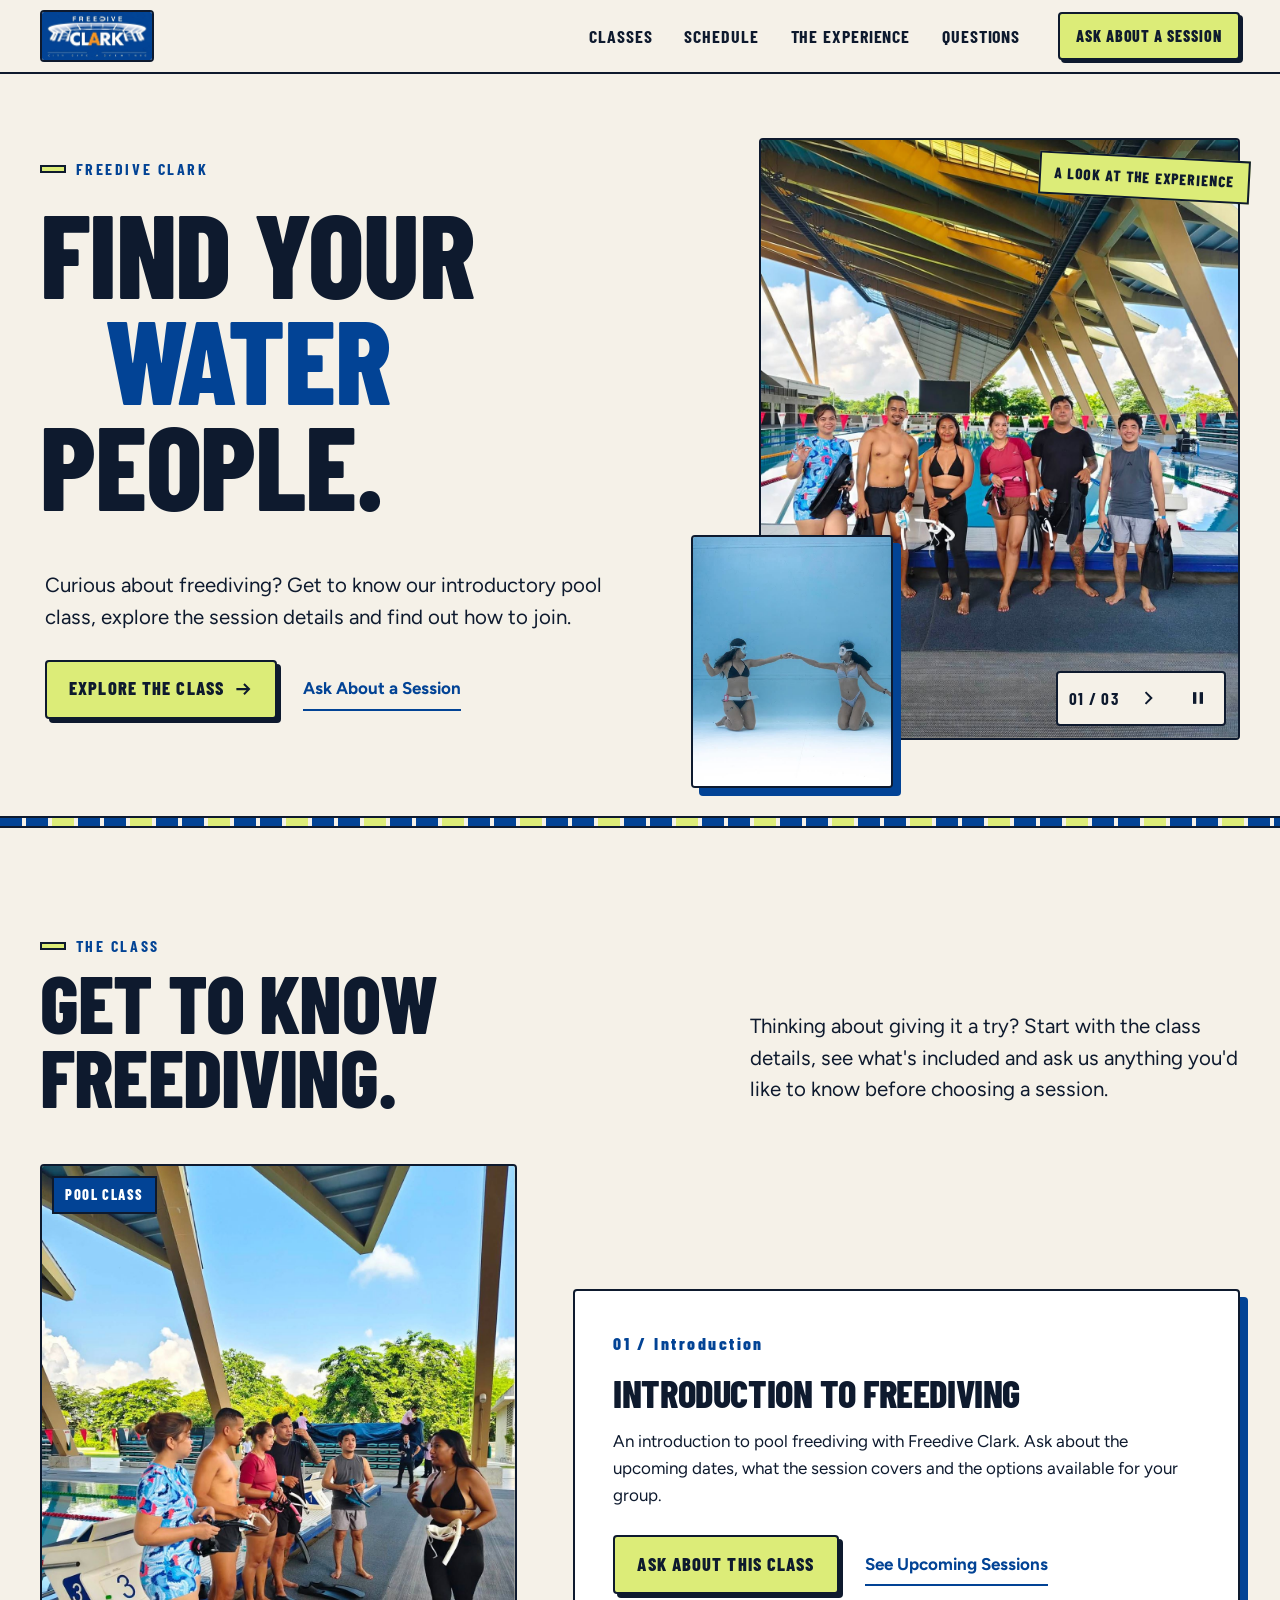
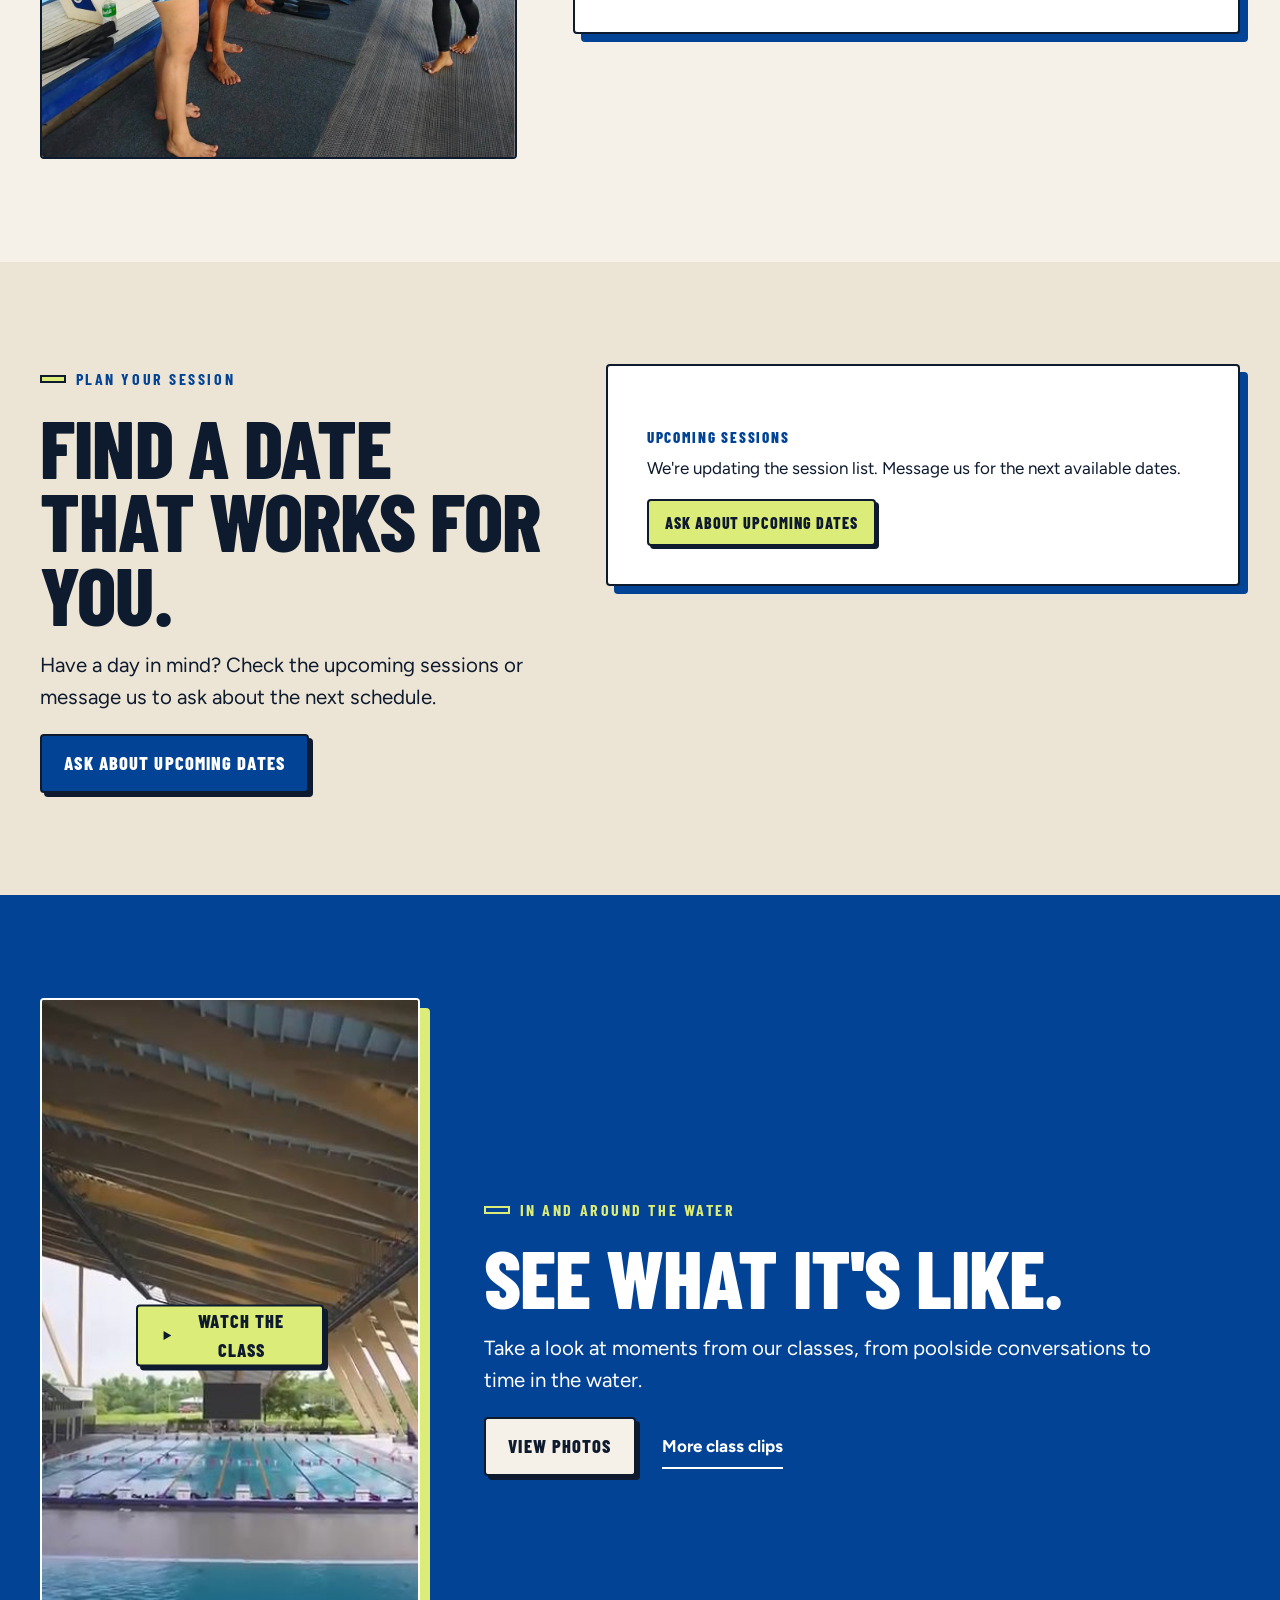
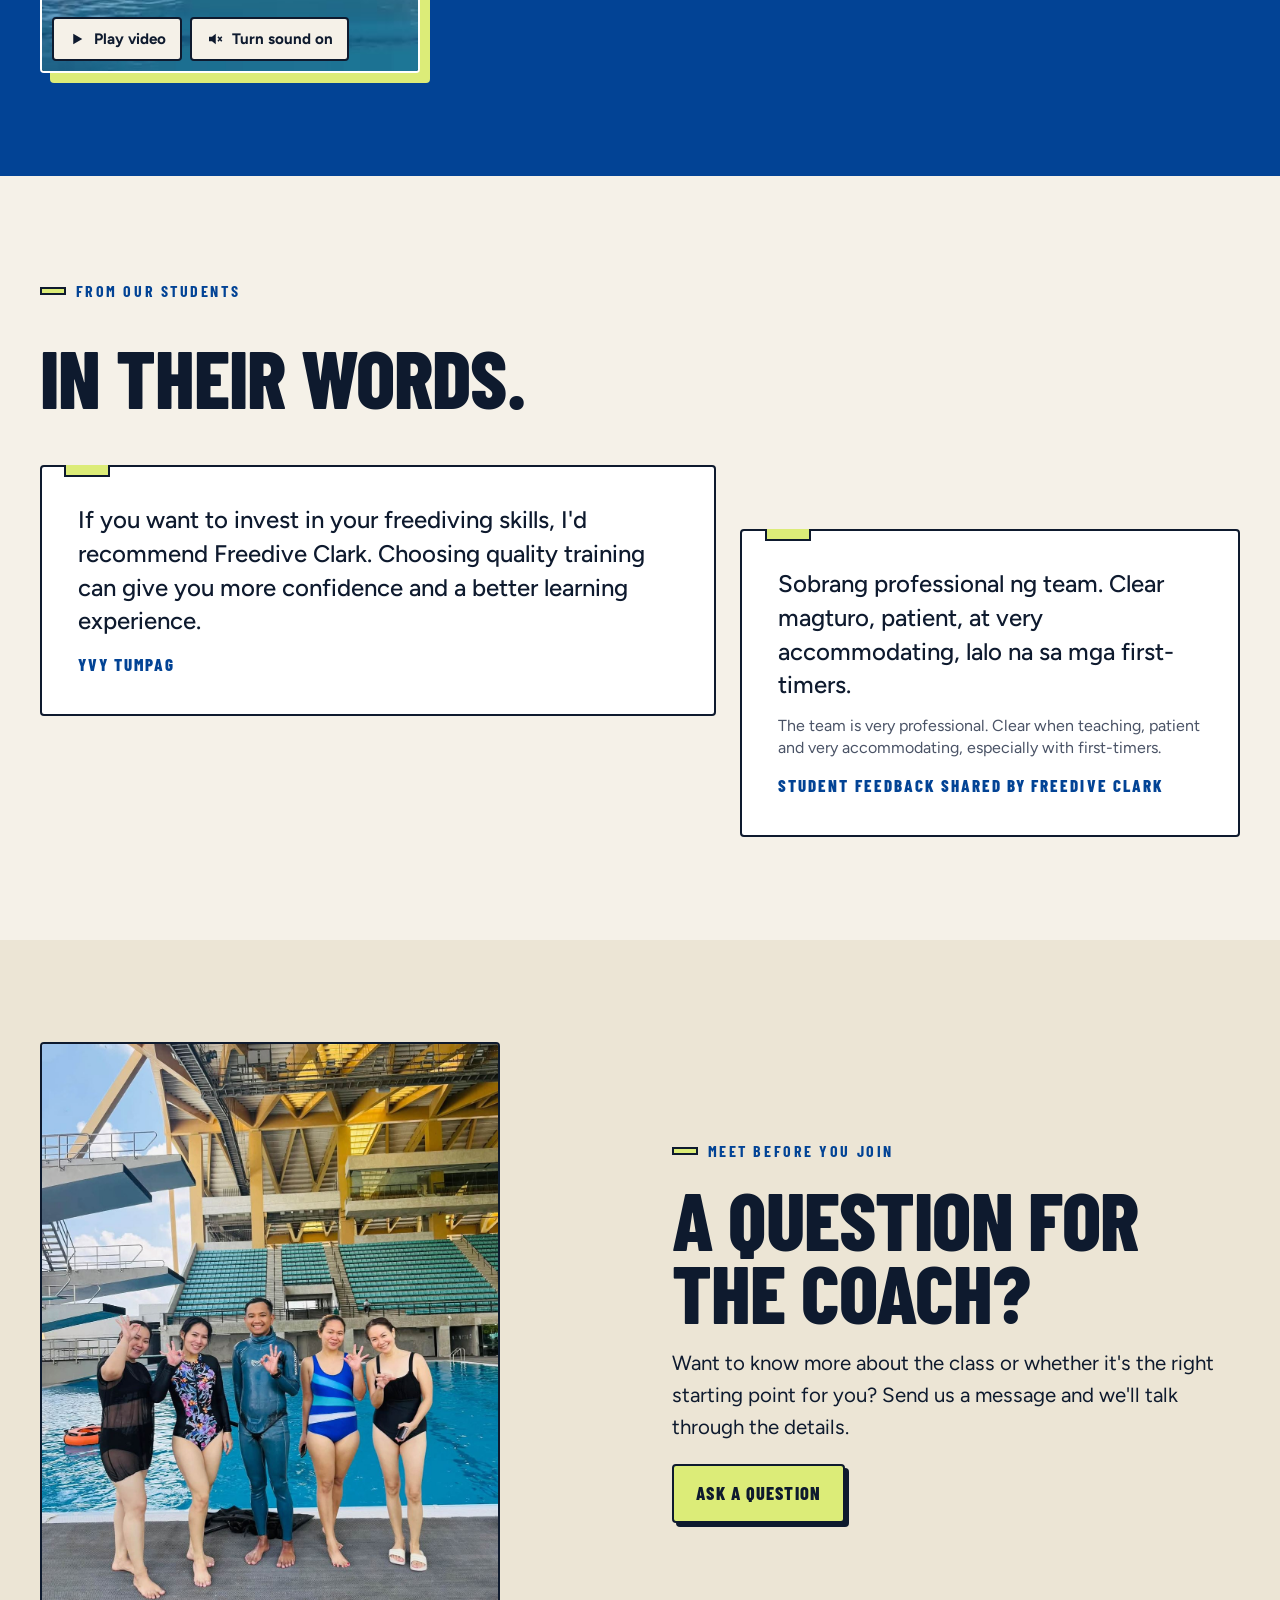
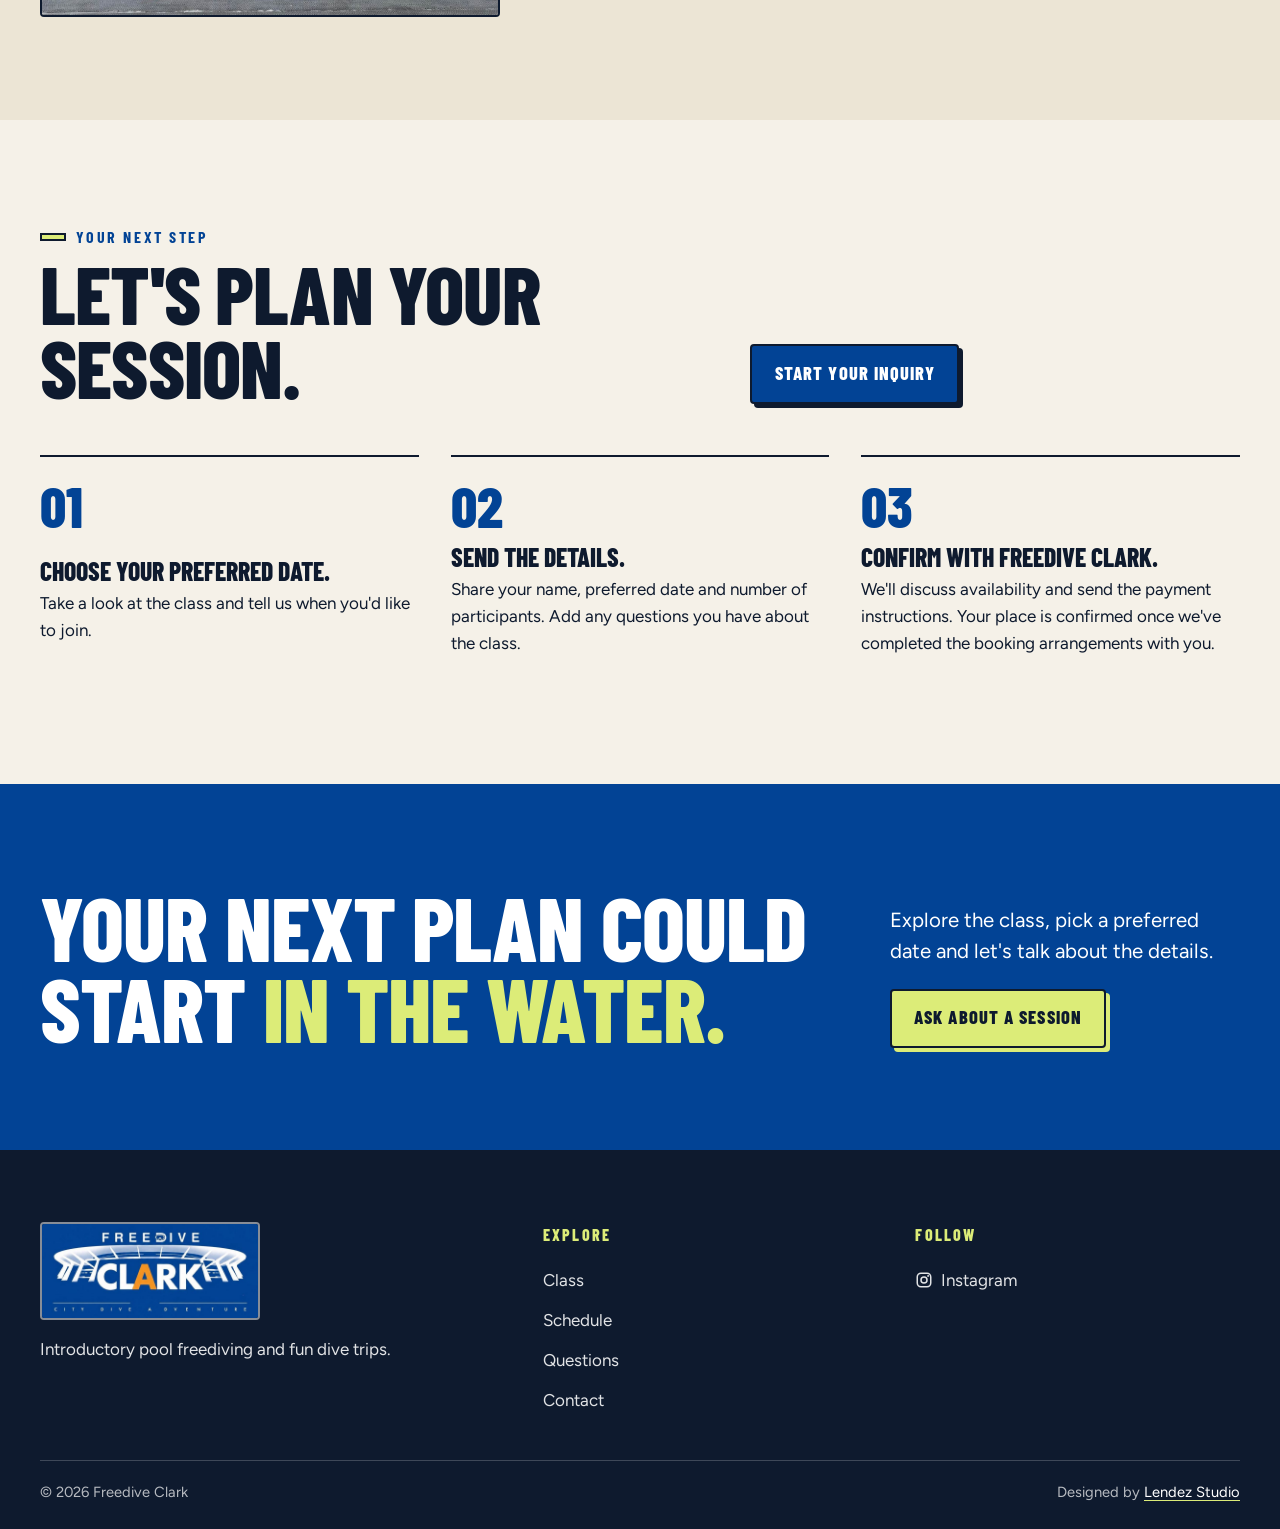
==== index.html @ fd80da6f "Freedive Clark concept site (Design B: Dive Club) Seven pages (home, classes, schedule, experience, " ====
<!doctype html>
<html lang="en">
<head>
  <meta charset="utf-8">
  <meta name="viewport" content="width=device-width, initial-scale=1">
  <title>Freedive Clark | Introductory Freediving Classes</title>
  <meta name="description" content="Explore introductory pool freediving with Freedive Clark. Learn about class details, ask about upcoming sessions and get help planning your booking.">
  <meta property="og:type" content="website">
  <meta property="og:title" content="Freedive Clark | Find Your Water People">
  <meta property="og:description" content="A closer look at the class, the experience and your next session. Explore Freedive Clark and ask about joining.">
  <meta property="og:image" content="assets/img/group-poolside.jpg">
  <meta name="twitter:card" content="summary_large_image">
  <meta name="theme-color" content="#024395">
  <link rel="icon" type="image/png" href="favicon.png">
  <link rel="apple-touch-icon" href="apple-touch-icon.png">
  <link rel="preconnect" href="https://fonts.googleapis.com">
  <link rel="preconnect" href="https://fonts.gstatic.com" crossorigin>
  <link href="https://fonts.googleapis.com/css2?family=Barlow+Condensed:wght@700;800&family=Figtree:wght@400;500;600;700&display=swap" rel="stylesheet">
  <link rel="stylesheet" href="css/styles.css">
</head>
<body>
  <a class="skip-link" href="#main">Skip to content</a>

  <header class="site-header">
    <div class="wrap header-inner">
      <a class="brand" href="index.html" aria-label="Freedive Clark home">
        <img src="assets/img/logo-wordmark.jpg" alt="Freedive Clark, City Dive Adventure" width="900" height="392">
      </a>
      <nav class="main-nav" aria-label="Main">
        <ul>
          <li><a href="classes.html">Classes</a></li>
          <li><a href="schedule.html">Schedule</a></li>
          <li><a href="experience.html">The Experience</a></li>
          <li><a href="questions.html">Questions</a></li>
        </ul>
      </nav>
      <a class="btn btn--small header-cta" href="contact.html">Ask About a Session</a>
      <button class="menu-toggle" type="button" aria-expanded="false" aria-controls="menu-sheet" aria-label="Open menu"><span class="bars" aria-hidden="true"></span><span class="label">Menu</span></button>
    </div>
  </header>
  <div class="menu-sheet" id="menu-sheet">
    <nav aria-label="Mobile">
      <ol>
        <li><a href="classes.html">Classes</a></li>
        <li><a href="schedule.html">Schedule</a></li>
        <li><a href="experience.html">The Experience</a></li>
        <li><a href="questions.html">Questions</a></li>
      </ol>
    </nav>
    <a class="btn" href="contact.html">Ask About a Session</a>
  </div>

  <main id="main">
    <!-- Hero -->
    <section class="hero" aria-labelledby="hero-title">
      <div class="wrap hero-grid">
        <div class="hero-title">
          <p class="eyebrow">Freedive Clark</p>
          <h1 class="h1" id="hero-title"><span>Find your</span><span class="indent blue">water</span><span>people.</span></h1>
        </div>
        <div class="hero-copy">
          <p class="lede">Curious about freediving? Get to know our introductory pool class, explore the session details and find out how to join.</p>
          <div class="btn-row">
            <a class="btn" href="classes.html">Explore the Class <svg viewBox="0 0 24 24" aria-hidden="true"><path d="M4 12h14M13 6l6 6-6 6" fill="none" stroke="currentColor" stroke-width="2.4"/></svg></a>
            <a class="link-arrow" href="contact.html">Ask About a Session</a>
          </div>
        </div>

        <div class="hero-collage" aria-label="A look at the experience">
          <span class="sticker">A look at the experience</span>
          <div class="frame hero-main">
            <img class="slide is-active" src="assets/img/group-poolside.jpg" alt="Six students holding fins and masks at the poolside under the covered stands" width="1200" height="1600" fetchpriority="high">
            <img class="slide" src="assets/img/coach-with-students.jpg" alt="A coach in a freediving wetsuit with four smiling students beside the pool" width="1200" height="1600" loading="lazy">
            <img class="slide" src="assets/img/group-after-class.jpg" alt="A cheerful group of students posing together at the edge of the pool" width="1200" height="1600" loading="lazy">
            <div class="slide-controls">
              <span data-slide-count>01 / 03</span>
              <button class="icon-btn" type="button" data-slide-next aria-label="Next photo"><svg viewBox="0 0 24 24" aria-hidden="true"><path d="M9 5l7 7-7 7" fill="none" stroke="currentColor" stroke-width="2.4"/></svg></button>
              <button class="icon-btn" type="button" data-slide-toggle aria-label="Pause slideshow"><svg viewBox="0 0 24 24" aria-hidden="true"><rect x="6" y="5" width="4" height="14" fill="currentColor"/><rect x="14" y="5" width="4" height="14" fill="currentColor"/></svg></button>
            </div>
          </div>
          <div class="frame hero-side">
            <img src="assets/img/underwater-pair.jpg" alt="Two freedivers reaching for each other's hand on the pool floor" width="769" height="960">
          </div>
        </div>
      </div>

      <div class="wrap">
        <div class="photo-strip-wrap">
          <p class="photo-strip-label" aria-hidden="true">A look at the experience</p>
          <div class="photo-strip" role="region" aria-label="A look at the experience, swipe for more photos" tabindex="0">
            <figure><div class="frame"><img src="assets/img/group-poolside.jpg" alt="Six students holding fins and masks at the poolside" width="1200" height="1600"></div><figcaption>Fins and masks ready</figcaption></figure>
            <figure><div class="frame"><img src="assets/img/underwater-pair.jpg" alt="Two freedivers reaching for each other's hand on the pool floor" width="769" height="960" loading="lazy"></div><figcaption>Time in the water</figcaption></figure>
            <figure><div class="frame"><img src="assets/img/poolside-briefing.jpg" alt="A coach talking students through their gear before getting in the pool" width="1200" height="1600" loading="lazy"></div><figcaption>Poolside conversations</figcaption></figure>
            <figure><div class="frame"><img src="assets/img/group-after-class.jpg" alt="A cheerful group of students posing together at the edge of the pool" width="1200" height="1600" loading="lazy"></div><figcaption>The group after class</figcaption></figure>
          </div>
        </div>
      </div>
    </section>

    <div class="lane" aria-hidden="true"></div>

    <!-- The class -->
    <section class="section" aria-labelledby="class-title">
      <div class="wrap">
        <div class="section-head section-head--split reveal">
          <div>
            <p class="eyebrow">The class</p>
            <h2 class="h2" id="class-title">Get to know freediving.</h2>
          </div>
          <p class="lede">Thinking about giving it a try? Start with the class details, see what's included and ask us anything you'd like to know before choosing a session.</p>
        </div>

        <div class="feature">
          <div class="feature-media">
            <span class="tag">Pool class</span>
            <div class="frame mask"><img src="assets/img/poolside-briefing.jpg" alt="A coach talking students through their masks and snorkels before a pool session" width="1200" height="1600" loading="lazy"></div>
          </div>
          <div class="offer-card reveal">
            <p class="offer-num">01 / Introduction</p>
            <h3 class="h3">Introduction to Freediving</h3>
            <p>An introduction to pool freediving with Freedive Clark. Ask about the upcoming dates, what the session covers and the options available for your group.</p>
            <ul class="fee-list" data-promo hidden>
              <li><span class="label">Class fee <span class="promo-flag">Promo</span></span><span class="value" data-promo-amount>PHP 1,000</span>
                <span class="note">Promotional rate, advertised until November. Pool fee and gear are not included.</span></li>
            </ul>
            <div class="btn-row">
              <a class="btn" href="contact.html?class=intro">Ask About This Class</a>
              <a class="link-arrow" href="schedule.html">See Upcoming Sessions</a>
            </div>
          </div>
        </div>
      </div>
    </section>

    <!-- Schedule teaser -->
    <section class="section on-paper-2" aria-labelledby="plan-title">
      <div class="wrap next-up">
        <div class="reveal">
          <p class="eyebrow">Plan your session</p>
          <h2 class="h2" id="plan-title">Find a date that works for you.</h2>
          <p class="lede" style="margin-top:1.2rem">Have a day in mind? Check the upcoming sessions or message us to ask about the next schedule.</p>
          <a class="btn btn--cobalt" href="schedule.html">Ask About Upcoming Dates</a>
        </div>
        <div class="offer-card reveal" data-next-session>
          <p class="sub-label">Upcoming sessions</p>
          <p>We're updating the session list. Message us for the next available dates.</p>
          <a class="btn btn--small" href="contact.html">Ask About Upcoming Dates</a>
        </div>
      </div>
    </section>

    <!-- Experience teaser -->
    <section class="section on-cobalt" aria-labelledby="exp-title">
      <div class="wrap video-feature">
        <div class="video-shell" data-player>
          <video src="assets/video/class-day.mp4" poster="assets/video/class-day-poster.jpg" playsinline preload="none" aria-label="Class day at the pool: the venue, poolside briefing and time in the water"></video>
          <button class="vbtn vbtn--big" type="button" data-play-big><svg viewBox="0 0 24 24" aria-hidden="true"><path d="M7 5l12 7-12 7z" fill="currentColor"/></svg>Watch the Class</button>
          <div class="video-controls">
            <button class="vbtn" type="button" data-play>Play video</button>
            <button class="vbtn" type="button" data-sound>Turn sound on</button>
          </div>
        </div>
        <div class="reveal">
          <p class="eyebrow">In and around the water</p>
          <h2 class="h2" id="exp-title">See what it's like.</h2>
          <p class="lede" style="margin-top:1.2rem">Take a look at moments from our classes, from poolside conversations to time in the water.</p>
          <div class="btn-row">
            <a class="btn btn--paper" href="experience.html#photos">View Photos</a>
            <a class="link-arrow" href="experience.html">More class clips</a>
          </div>
        </div>
      </div>
    </section>

    <!-- Student words -->
    <section class="section" aria-labelledby="words-title">
      <div class="wrap">
        <div class="section-head reveal">
          <p class="eyebrow">From our students</p>
          <h2 class="h2" id="words-title">In their words.</h2>
        </div>
        <div class="quotes">
          <blockquote class="quote reveal">
            <p>If you want to invest in your freediving skills, I'd recommend Freedive Clark. Choosing quality training can give you more confidence and a better learning experience.</p>
            <footer>Yvy Tumpag</footer>
          </blockquote>
          <blockquote class="quote reveal" lang="fil">
            <p>Sobrang professional ng team. Clear magturo, patient, at very accommodating, lalo na sa mga first-timers.</p>
            <p class="translation" lang="en">The team is very professional. Clear when teaching, patient and very accommodating, especially with first-timers.</p>
            <footer lang="en">Student feedback shared by Freedive Clark</footer>
          </blockquote>
        </div>
      </div>
    </section>

    <!-- Coach question -->
    <section class="section on-paper-2" aria-labelledby="coach-title">
      <div class="wrap coach">
        <div class="frame mask"><img src="assets/img/coach-with-students.jpg" alt="A coach in a freediving wetsuit giving the OK sign with four students by the pool" width="1200" height="1600" loading="lazy"></div>
        <div class="reveal">
          <p class="eyebrow">Meet before you join</p>
          <h2 class="h2" id="coach-title">A question for the coach?</h2>
          <p class="lede" style="margin-top:1.2rem">Want to know more about the class or whether it's the right starting point for you? Send us a message and we'll talk through the details.</p>
          <a class="btn" href="contact.html">Ask a Question</a>
        </div>
      </div>
    </section>

    <!-- How to join -->
    <section class="section" aria-labelledby="join-title">
      <div class="wrap">
        <div class="section-head section-head--split reveal">
          <div>
            <p class="eyebrow">Your next step</p>
            <h2 class="h2" id="join-title">Let's plan your session.</h2>
          </div>
          <div><a class="btn btn--cobalt" href="contact.html">Start Your Inquiry</a></div>
        </div>
        <ol class="steps steps--row steps--light">
          <li class="step reveal"><div><h3>Choose your preferred date.</h3><p>Take a look at the class and tell us when you'd like to join.</p></div></li>
          <li class="step reveal"><div><h3>Send the details.</h3><p>Share your name, preferred date and number of participants. Add any questions you have about the class.</p></div></li>
          <li class="step reveal"><div><h3>Confirm with Freedive Clark.</h3><p>We'll discuss availability and send the payment instructions. Your place is confirmed once we've completed the booking arrangements with you.</p></div></li>
        </ol>
      </div>
    </section>

    <!-- Closing -->
    <section class="section on-cobalt closing" aria-labelledby="close-title">
      <div class="wrap closing-grid">
        <div>
          <h2 class="h2" id="close-title">Your next plan could start <em>in the water.</em></h2>
        </div>
        <div>
          <p class="lede">Explore the class, pick a preferred date and let's talk about the details.</p>
          <a class="btn" href="contact.html">Ask About a Session</a>
        </div>
      </div>
    </section>
  </main>

  <footer class="site-footer">
    <div class="wrap">
      <div class="footer-grid">
        <div class="footer-brand">
          <img src="assets/img/logo-wordmark.jpg" alt="Freedive Clark" width="900" height="392" loading="lazy">
          <p>Introductory pool freediving and fun dive trips.</p>
        </div>
        <div>
          <h2>Explore</h2>
          <ul>
            <li><a href="classes.html">Class</a></li>
            <li><a href="schedule.html">Schedule</a></li>
            <li><a href="questions.html">Questions</a></li>
            <li><a href="contact.html">Contact</a></li>
          </ul>
        </div>
        <div>
          <h2>Follow</h2>
          <ul>
            <li><a href="https://www.instagram.com/freediveclark/" target="_blank" rel="noopener"><svg viewBox="0 0 24 24" aria-hidden="true"><rect x="3" y="3" width="18" height="18" rx="5" fill="none" stroke="currentColor" stroke-width="2"/><circle cx="12" cy="12" r="4" fill="none" stroke="currentColor" stroke-width="2"/><circle cx="17.5" cy="6.5" r="1.3" fill="currentColor"/></svg>Instagram</a></li>
          </ul>
        </div>
      </div>
      <div class="footer-base">
        <span>&copy; 2026 Freedive Clark</span>
        <span>Designed by <a href="https://lendezstudio.com/" target="_blank" rel="noopener">Lendez Studio</a></span>
      </div>
    </div>
  </footer>

  <script src="js/data.js"></script>
  <script src="js/main.js"></script>
</body>
</html>
---- css/styles.css ----
/* Freedive Clark | Design B: Dive Club
   Warm paper, logo cobalt, a small lime accent and lane-rope dividers taken from the pool where classes happen. */

:root {
  --paper: #F5F1E8;
  --paper-2: #ECE5D5;
  --paper-3: #E2D9C5;
  --cobalt: #024395;
  --cobalt-deep: #012D66;
  --cobalt-soft: #D9E2F1;
  --ink: #0E1A2E;
  --muted: #4A5366;
  --lime: #DCEC78;
  --lime-deep: #C3D752;
  --line: rgba(14, 26, 46, 0.14);
  --line-strong: rgba(14, 26, 46, 0.32);
  --danger: #A3261B;

  --f-display: "Barlow Condensed", "Arial Narrow", "Roboto Condensed", sans-serif;
  --f-body: "Figtree", "Segoe UI", system-ui, -apple-system, sans-serif;

  --wrap: 1240px;
  --gutter: clamp(1rem, 4vw, 2.5rem);
  --space-1: clamp(3.5rem, 8vw, 7rem);
  --space-2: clamp(2.25rem, 5vw, 4rem);
  --radius: 4px;
  --header-h: 72px;
  --ease: cubic-bezier(.2, .7, .2, 1);
}

*, *::before, *::after { box-sizing: border-box; }
[hidden] { display: none !important; }
html { -webkit-text-size-adjust: 100%; scroll-padding-top: calc(var(--header-h) + 16px); }
body {
  margin: 0;
  background: var(--paper);
  color: var(--ink);
  font-family: var(--f-body);
  font-size: 1.0625rem;
  line-height: 1.6;
  overflow-x: hidden;
}
img, video { display: block; max-width: 100%; }
a { color: inherit; }
p { margin: 0 0 1em; }
h1, h2, h3, h4 { margin: 0; }
button, input, select, textarea { font: inherit; color: inherit; }

.skip-link {
  position: absolute; left: 1rem; top: -100px; z-index: 100;
  background: var(--lime); color: var(--ink); padding: .75rem 1rem; font-weight: 700;
}
.skip-link:focus { top: 1rem; }

:focus-visible { outline: 3px solid var(--cobalt); outline-offset: 3px; }
.on-cobalt :focus-visible, .site-footer :focus-visible, .menu-sheet :focus-visible { outline-color: var(--lime); }

.wrap { width: min(100% - 2 * var(--gutter), var(--wrap)); margin-inline: auto; }
.visually-hidden {
  position: absolute !important; width: 1px; height: 1px; padding: 0; margin: -1px;
  overflow: hidden; clip: rect(0 0 0 0); white-space: nowrap; border: 0;
}

/* ---------- Type ---------- */
.display, .h1, .h2, .h3 {
  font-family: var(--f-display);
  font-weight: 800;
  text-transform: uppercase;
  letter-spacing: -0.01em;
  line-height: .9;
}
.h1 { font-size: clamp(3.4rem, 10vw, 8.75rem); }
.h2 { font-size: clamp(2.6rem, 6.4vw, 5.25rem); }
.h3 { font-size: clamp(1.75rem, 3vw, 2.4rem); line-height: .95; }
.eyebrow {
  display: inline-flex; align-items: center; gap: .6rem;
  font-family: var(--f-display); font-weight: 700; font-size: 1rem;
  letter-spacing: .16em; text-transform: uppercase; color: var(--cobalt);
  margin-bottom: 1.1rem;
}
.eyebrow::before { content: ""; width: 26px; height: 8px; background: var(--lime); border: 2px solid var(--ink); }
.on-cobalt .eyebrow { color: var(--lime); }
.on-cobalt .eyebrow::before { border-color: var(--lime); background: transparent; }
.lede { font-size: clamp(1.1rem, 1.6vw, 1.3rem); line-height: 1.55; max-width: 34em; }
.muted { color: var(--muted); }
.mark { background: linear-gradient(transparent 58%, var(--lime) 58%, var(--lime) 92%, transparent 92%); padding: 0 .08em; }

/* ---------- Buttons ---------- */
.btn {
  --shadow: var(--ink);
  display: inline-flex; align-items: center; justify-content: center; gap: .55rem;
  min-height: 52px; padding: .8rem 1.4rem;
  font-family: var(--f-display); font-weight: 800; font-size: 1.15rem;
  letter-spacing: .06em; text-transform: uppercase; text-decoration: none;
  border: 2px solid var(--ink); border-radius: var(--radius);
  background: var(--lime); color: var(--ink);
  box-shadow: 4px 4px 0 var(--shadow);
  cursor: pointer;
  transition: transform .14s var(--ease), box-shadow .14s var(--ease), background-color .2s;
}
.btn:hover { transform: translate(-1px, -1px); box-shadow: 6px 6px 0 var(--shadow); }
.btn:active { transform: translate(3px, 3px); box-shadow: 1px 1px 0 var(--shadow); }
.btn svg { width: 1.1em; height: 1.1em; flex: none; transition: transform .2s var(--ease); }
.btn:hover svg { transform: translateX(3px); }
.btn--cobalt { background: var(--cobalt); color: #fff; }
.btn--paper { background: var(--paper); }
.on-cobalt .btn { --shadow: var(--lime); border-color: var(--ink); }
.on-cobalt .btn--paper { --shadow: var(--ink); }
.btn--small { min-height: 44px; padding: .55rem 1rem; font-size: 1rem; box-shadow: 3px 3px 0 var(--shadow); }

.link-arrow {
  display: inline-flex; align-items: center; gap: .45rem; min-height: 44px;
  font-weight: 700; text-decoration: none; color: var(--cobalt);
  border-bottom: 2px solid currentColor; padding-top: 2px;
}
.link-arrow:hover { color: var(--ink); }
.on-cobalt .link-arrow { color: #fff; }
.on-cobalt .link-arrow:hover { color: var(--lime); }
.btn-row { display: flex; flex-wrap: wrap; align-items: center; gap: 1rem 1.6rem; }

/* ---------- Lane rope divider ---------- */
.lane {
  height: 12px; border-block: 2px solid var(--ink);
  background:
    repeating-linear-gradient(90deg,
      var(--cobalt) 0 22px, var(--paper) 22px 26px,
      var(--cobalt) 26px 48px, var(--paper) 48px 52px,
      var(--lime) 52px 74px, var(--paper) 74px 78px);
}
.lane--thin { height: 8px; border-width: 1.5px; }

/* ---------- Header ---------- */
.site-header {
  position: sticky; top: 0; z-index: 50;
  background: rgba(245, 241, 232, .94);
  backdrop-filter: saturate(1.2) blur(10px);
  -webkit-backdrop-filter: saturate(1.2) blur(10px);
  border-bottom: 2px solid var(--ink);
}
.header-inner { display: flex; align-items: center; gap: 1.5rem; height: var(--header-h); }
.brand {
  display: block; flex: none; height: 52px; background: var(--cobalt);
  border: 2px solid var(--ink); border-radius: var(--radius); overflow: hidden;
}
.brand img { height: 100%; width: auto; aspect-ratio: 900 / 392; object-fit: cover; }
.main-nav { margin-left: auto; }
.main-nav ul { display: flex; gap: .3rem; list-style: none; margin: 0; padding: 0; }
.main-nav a {
  display: inline-flex; align-items: center; min-height: 44px; padding: 0 .85rem;
  font-family: var(--f-display); font-weight: 700; font-size: 1.12rem; letter-spacing: .05em;
  text-transform: uppercase; text-decoration: none; border-radius: var(--radius);
  position: relative;
}
.main-nav a::after {
  content: ""; position: absolute; left: .85rem; right: .85rem; bottom: 8px; height: 6px;
  background: var(--lime); transform: scaleX(0); transform-origin: left; z-index: -1;
  transition: transform .25s var(--ease);
}
.main-nav a:hover::after, .main-nav a[aria-current="page"]::after { transform: scaleX(1); }
.header-cta { flex: none; }
.menu-toggle {
  display: none; margin-left: auto; align-items: center; gap: .5rem;
  min-height: 46px; padding: 0 1rem; border: 2px solid var(--ink); border-radius: var(--radius);
  background: var(--paper); font-family: var(--f-display); font-weight: 800; letter-spacing: .08em;
  text-transform: uppercase; cursor: pointer;
}
.menu-toggle .bars { width: 20px; height: 12px; position: relative; }
.menu-toggle .bars::before, .menu-toggle .bars::after {
  content: ""; position: absolute; left: 0; right: 0; height: 2.5px; background: var(--ink);
  transition: transform .25s var(--ease), top .25s var(--ease);
}
.menu-toggle .bars::before { top: 1px; }
.menu-toggle .bars::after { top: 8px; }
.menu-toggle[aria-expanded="true"] .bars::before { top: 5px; transform: rotate(45deg); }
.menu-toggle[aria-expanded="true"] .bars::after { top: 5px; transform: rotate(-45deg); }

.menu-sheet {
  position: fixed; inset: var(--header-h) 0 0 0; z-index: 49;
  background: var(--cobalt); color: #fff;
  padding: 1.5rem var(--gutter) 2rem; overflow-y: auto;
  display: none;
}
.menu-sheet.is-open { display: block; animation: sheet-in .28s var(--ease); }
@keyframes sheet-in { from { clip-path: inset(0 0 100% 0); } to { clip-path: inset(0); } }
.menu-sheet ol { list-style: none; margin: 0 0 2rem; padding: 0; counter-reset: m; }
.menu-sheet li { counter-increment: m; border-bottom: 1.5px solid rgba(255,255,255,.22); }
.menu-sheet li a {
  display: flex; align-items: baseline; gap: 1rem; padding: .9rem 0; text-decoration: none;
  font-family: var(--f-display); font-weight: 800; font-size: clamp(2.2rem, 10vw, 3.2rem);
  text-transform: uppercase; line-height: 1;
}
.menu-sheet li a::before { content: "0" counter(m); font-size: 1rem; color: var(--lime); letter-spacing: .1em; }
.menu-sheet li a[aria-current="page"] { color: var(--lime); }
body.menu-open { overflow: hidden; }

@media (max-width: 960px) {
  .main-nav, .header-cta { display: none; }
  .menu-toggle { display: inline-flex; }
  .brand { height: 46px; }
}

/* ---------- Sections ---------- */
.section { padding-block: var(--space-1); }
.section--tight { padding-block: var(--space-2); }
.on-cobalt { background: var(--cobalt); color: #fff; }
.on-cobalt .muted { color: rgba(255,255,255,.78); }
.on-paper-2 { background: var(--paper-2); }
.section-head { display: grid; gap: 1.2rem; margin-bottom: clamp(2rem, 4vw, 3.25rem); }
@media (min-width: 900px) {
  .section-head--split { grid-template-columns: 1.15fr .85fr; align-items: end; gap: 3rem; }
  .section-head--split p { margin-bottom: .4rem; }
}

/* ---------- Home hero ---------- */
.hero { padding-top: clamp(2rem, 5vw, 4rem); padding-bottom: clamp(2.5rem, 6vw, 5rem); position: relative; }
.hero-grid { display: grid; gap: 2rem; }
.hero-title { position: relative; z-index: 2; }
.hero-title .h1 span { display: block; }
.hero-title .h1 .indent { padding-left: .55em; }
.hero-title .h1 .blue { color: var(--cobalt); }
.hero-copy .lede { margin-bottom: 1.6rem; }

.hero-collage { position: relative; }
.frame {
  position: relative; overflow: hidden; border: 2px solid var(--ink); border-radius: var(--radius);
  background: var(--paper-3);
}
.frame img { width: 100%; height: 100%; object-fit: cover; }
.hero-main { aspect-ratio: 4 / 5; }
.hero-main .slide { position: absolute; inset: 0; clip-path: inset(0 0 0 100%); transition: clip-path .7s var(--ease); }
.hero-main .slide.is-active { clip-path: inset(0); z-index: 1; }
.hero-main .slide.is-leaving { clip-path: inset(0); z-index: 0; }
.hero-side { position: absolute; width: 42%; aspect-ratio: 4 / 5; left: -14%; bottom: -8%; z-index: 2; box-shadow: 8px 8px 0 var(--cobalt); }
.sticker {
  position: absolute; z-index: 3; right: -10px; top: 18px;
  background: var(--lime); border: 2px solid var(--ink); padding: .45rem .8rem;
  font-family: var(--f-display); font-weight: 800; letter-spacing: .08em; text-transform: uppercase; font-size: .95rem;
  transform: rotate(3deg);
}
.slide-controls {
  position: absolute; z-index: 3; right: 12px; bottom: 12px; display: flex; gap: .4rem; align-items: center;
  background: var(--paper); border: 2px solid var(--ink); border-radius: var(--radius); padding: .2rem .25rem .2rem .7rem;
  font-family: var(--f-display); font-weight: 700; letter-spacing: .08em;
}
.icon-btn {
  display: inline-grid; place-items: center; width: 44px; height: 44px; border: 0; border-radius: var(--radius);
  background: transparent; cursor: pointer; color: var(--ink);
}
.icon-btn:hover { background: var(--lime); }
.icon-btn svg { width: 20px; height: 20px; }

.photo-strip-label {
  font-family: var(--f-display); font-weight: 700; text-transform: uppercase; letter-spacing: .14em; font-size: .95rem;
  display: flex; align-items: center; gap: .75rem; margin-bottom: .75rem; color: var(--muted);
}
.photo-strip-label::after { content: ""; flex: 1; height: 2px; background: var(--line-strong); }
.photo-strip, .photo-strip-wrap { display: none; }

@media (min-width: 900px) {
  .hero-grid { grid-template-columns: repeat(12, 1fr); align-items: start; }
  .hero-title { grid-column: 1 / 9; grid-row: 1; padding-top: 1rem; }
  .hero-copy { grid-column: 1 / 7; grid-row: 2; padding-left: .3rem; }
  .hero-collage { grid-column: 8 / 13; grid-row: 1 / 3; margin-top: 0; }
  .hero-title .h1 { font-size: clamp(5rem, 9.2vw, 9.25rem); }
}
@media (max-width: 899px) {
  .hero-collage { display: none; }
  .photo-strip-wrap { display: block; margin-top: 2.25rem; }
  .photo-strip {
    display: flex; gap: .75rem; overflow-x: auto; scroll-snap-type: x mandatory;
    margin-inline: calc(-1 * var(--gutter)); padding: 0 var(--gutter) .75rem; scroll-padding-inline: var(--gutter); scrollbar-width: thin;
  }
  .photo-strip figure { flex: 0 0 72%; margin: 0; scroll-snap-align: start; }
  .photo-strip .frame { aspect-ratio: 4 / 5; }
  .photo-strip figcaption { font-size: .9rem; color: var(--muted); padding-top: .4rem; }
}

/* ---------- Page hero (inner pages) ---------- */
.page-hero { padding-block: clamp(2.5rem, 6vw, 4.5rem) clamp(2rem, 4vw, 3rem); border-bottom: 2px solid var(--ink); }
.page-hero .h1 { font-size: clamp(3rem, 8vw, 6.5rem); }
.page-hero-grid { display: grid; gap: 1.5rem; }
@media (min-width: 900px) {
  .page-hero-grid { grid-template-columns: 1.2fr .8fr; align-items: end; gap: 3rem; }
  .page-hero-grid .lede { margin-bottom: .3rem; }
}
.page-hero--photo { position: relative; }
.page-hero-strip { display: grid; grid-template-columns: 2fr 1fr 1fr; gap: .75rem; margin-top: 2rem; }
.page-hero-strip .frame { aspect-ratio: 16 / 10; }
.page-hero-strip .frame:nth-child(n+2) { aspect-ratio: auto; }
@media (max-width: 640px) {
  .page-hero-strip { grid-template-columns: 1fr 1fr; }
  .page-hero-strip .frame:first-child { grid-column: 1 / -1; }
  .page-hero-strip .frame:nth-child(n+2) { aspect-ratio: 1; }
}

/* ---------- Featured class (home + classes) ---------- */
.feature { display: grid; gap: 2rem; }
.feature-media { position: relative; }
.feature-media .frame { aspect-ratio: 4 / 5; }
.feature-media .tag {
  position: absolute; left: 12px; top: 12px; z-index: 2;
  background: var(--cobalt); color: #fff; padding: .35rem .7rem; border: 2px solid var(--ink);
  font-family: var(--f-display); font-weight: 800; letter-spacing: .1em; text-transform: uppercase; font-size: .9rem;
}
.offer-card {
  background: #fff; border: 2px solid var(--ink); border-radius: var(--radius); box-shadow: 8px 8px 0 var(--cobalt);
  padding: clamp(1.4rem, 3vw, 2.4rem);
}
.offer-num { font-family: var(--f-display); font-weight: 800; font-size: 1.1rem; letter-spacing: .14em; color: var(--cobalt); }
.offer-card .h3 { margin: .5rem 0 1rem; }
.offer-card .btn-row { margin-top: 1.6rem; }
@media (min-width: 900px) {
  .feature { grid-template-columns: 5fr 7fr; align-items: center; gap: 3.5rem; }
  .feature--flip { grid-template-columns: 7fr 5fr; }
  .feature--flip .feature-media { order: 2; }
}

/* Fee rows */
.fee-list { list-style: none; margin: 1.25rem 0 0; padding: 0; border-top: 2px solid var(--ink); }
.fee-list li {
  display: grid; grid-template-columns: minmax(0, 1fr) auto; gap: .5rem 1.5rem; align-items: baseline;
  padding: .9rem 0; border-bottom: 1.5px solid var(--line);
}
.fee-list .label { font-weight: 600; }
.fee-list .value { font-family: var(--f-display); font-weight: 800; font-size: 1.35rem; letter-spacing: .02em; text-align: right; }
.fee-list .note { grid-column: 1 / -1; font-size: .93rem; color: var(--muted); margin-top: -.3rem; }
.promo-flag {
  display: inline-block; background: var(--lime); border: 1.5px solid var(--ink); padding: .1rem .45rem;
  font-family: var(--f-display); font-weight: 800; font-size: .85rem; letter-spacing: .1em; text-transform: uppercase;
  vertical-align: middle; margin-left: .4rem;
}

/* ---------- Numbered package list (classes) ---------- */
.pack-list { list-style: none; margin: 0; padding: 0; border-top: 2px solid var(--ink); }
.pack {
  display: grid; gap: 1.2rem 2.5rem; padding: clamp(1.75rem, 4vw, 3rem) 0; border-bottom: 2px solid var(--ink);
}
.pack-num { font-family: var(--f-display); font-weight: 800; font-size: clamp(3rem, 7vw, 5.5rem); line-height: .8; color: var(--cobalt); }
.pack-head .h3 { margin-bottom: .75rem; }
.pack-meta { display: flex; flex-wrap: wrap; gap: .5rem; margin: 0 0 1rem; padding: 0; list-style: none; }
.pack-meta li {
  border: 1.5px solid var(--ink); border-radius: var(--radius); padding: .2rem .6rem; font-size: .92rem; font-weight: 600; background: var(--paper);
}
.pack-meta li.hi { background: var(--lime); }
.pack-price { font-family: var(--f-display); font-weight: 800; font-size: clamp(2.2rem, 4vw, 3rem); line-height: 1; }
.pack-price small { display: block; font-family: var(--f-body); font-weight: 500; font-size: .9rem; color: var(--muted); margin-top: .4rem; letter-spacing: 0; }
.inc-list { columns: 2; column-gap: 1.5rem; margin: .5rem 0 0; padding: 0; list-style: none; }
.inc-list li { break-inside: avoid; padding: .3rem 0 .3rem 1.4rem; position: relative; }
.inc-list li::before { content: ""; position: absolute; left: 0; top: .78em; width: 10px; height: 10px; background: var(--cobalt); }
.sub-label { font-family: var(--f-display); font-weight: 800; letter-spacing: .12em; text-transform: uppercase; font-size: .95rem; color: var(--cobalt); margin: 1.25rem 0 .35rem; }
.pickup { font-size: .97rem; }
@media (min-width: 900px) {
  .pack { grid-template-columns: 120px 1.25fr 1fr; align-items: start; }
  .pack-side { border-left: 2px solid var(--ink); padding-left: 2rem; }
}
@media (max-width: 520px) { .inc-list { columns: 1; } }
.pack--soon { opacity: 1; }
.pack--soon .pack-num { color: var(--paper-3); -webkit-text-stroke: 2px var(--ink); }

/* ---------- Schedule ---------- */
.filters { display: flex; flex-wrap: wrap; gap: .6rem; margin-bottom: 1.5rem; }
.chip {
  min-height: 44px; padding: .4rem 1rem; border: 2px solid var(--ink); border-radius: 999px; background: var(--paper);
  font-weight: 700; cursor: pointer;
}
.chip[aria-pressed="true"] { background: var(--ink); color: var(--paper); }
.sched { width: 100%; border-collapse: collapse; }
.sched caption { text-align: left; }
.sched th {
  text-align: left; font-family: var(--f-display); font-weight: 800; letter-spacing: .12em; text-transform: uppercase;
  font-size: .95rem; padding: .7rem 1rem .7rem 0; border-bottom: 2px solid var(--ink); color: var(--cobalt);
}
.sched td { padding: 1.2rem 1rem 1.2rem 0; border-bottom: 1.5px solid var(--line-strong); vertical-align: middle; }
.sched .date-cell { display: flex; align-items: center; gap: 1rem; }
.date-block {
  flex: none; width: 70px; text-align: center; border: 2px solid var(--ink); border-radius: var(--radius); background: #fff; overflow: hidden;
}
.date-block .m { display: block; background: var(--cobalt); color: #fff; font-family: var(--f-display); font-weight: 800; letter-spacing: .12em; font-size: .85rem; padding: .15rem 0; }
.date-block .d { display: block; font-family: var(--f-display); font-weight: 800; font-size: 2rem; line-height: 1.1; }
.sched .full-date { font-weight: 600; }
.sched .class-name { font-family: var(--f-display); font-weight: 800; text-transform: uppercase; font-size: 1.35rem; letter-spacing: .02em; line-height: 1; }
.sched .price { display: block; font-size: .92rem; color: var(--muted); margin-top: .3rem; }
.sched .is-hidden { display: none; }
@media (max-width: 760px) {
  .sched thead { position: absolute; width: 1px; height: 1px; overflow: hidden; clip: rect(0 0 0 0); }
  .sched, .sched tbody, .sched tr, .sched td { display: block; width: 100%; }
  .sched tr { border: 2px solid var(--ink); border-radius: var(--radius); background: #fff; padding: 1rem; margin-bottom: 1rem; box-shadow: 5px 5px 0 var(--cobalt); }
  .sched td { border: 0; padding: .35rem 0; display: grid; grid-template-columns: 5.5rem 1fr; gap: .75rem; align-items: start; }
  .sched td::before { content: attr(data-label); font-family: var(--f-display); font-weight: 800; letter-spacing: .1em; text-transform: uppercase; font-size: .85rem; color: var(--cobalt); padding-top: .15rem; }
  .sched td.action-cell { display: block; padding-top: .9rem; }
  .sched td.action-cell::before { display: none; }
  .sched td.action-cell .btn { width: 100%; }
  .sched .date-cell { gap: .75rem; }
}
.empty-state {
  border: 2px dashed var(--ink); border-radius: var(--radius); padding: clamp(1.4rem, 3vw, 2rem);
  display: grid; gap: 1rem; background: var(--paper);
}
@media (min-width: 760px) { .empty-state { grid-template-columns: 1fr auto; align-items: center; } }
.empty-state p { margin: 0; }
.empty-state strong { font-family: var(--f-display); font-weight: 800; text-transform: uppercase; font-size: 1.4rem; display: block; margin-bottom: .25rem; letter-spacing: .02em; }
.request-note {
  display: flex; gap: .8rem; align-items: flex-start; margin-top: 1.5rem; padding: 1rem 1.1rem;
  background: var(--cobalt-soft); border-left: 6px solid var(--cobalt); border-radius: var(--radius);
}
.request-note svg { flex: none; width: 22px; height: 22px; margin-top: .15rem; color: var(--cobalt); }
.request-note p { margin: 0; }
.updated { font-size: .9rem; color: var(--muted); margin-top: 1rem; }

/* Home schedule teaser */
.next-up { display: grid; gap: 1.5rem; }
@media (min-width: 900px) { .next-up { grid-template-columns: .9fr 1.1fr; gap: 3rem; align-items: start; } }

/* ---------- Experience ---------- */
.video-feature { display: grid; gap: 2rem; align-items: center; }
@media (min-width: 900px) { .video-feature { grid-template-columns: minmax(280px, 380px) 1fr; gap: 4rem; } }
.video-shell { position: relative; border: 2px solid var(--ink); border-radius: var(--radius); overflow: hidden; background: var(--ink); aspect-ratio: 9 / 16; box-shadow: 10px 10px 0 var(--lime); max-width: 380px; width: 100%; margin-inline: auto; }
.on-cobalt .video-shell { border-color: #fff; }
.video-shell video { width: 100%; height: 100%; object-fit: cover; }
.video-controls { position: absolute; left: 10px; right: 10px; bottom: 10px; display: flex; gap: .5rem; flex-wrap: wrap; }
.vbtn {
  display: inline-flex; align-items: center; gap: .45rem; min-height: 44px; padding: 0 .9rem;
  background: var(--paper); color: var(--ink); border: 2px solid var(--ink); border-radius: var(--radius);
  font-weight: 700; font-size: .95rem; cursor: pointer;
}
.vbtn:hover { background: var(--lime); }
.vbtn svg { width: 18px; height: 18px; }
.vbtn--big { position: absolute; inset: 50% auto auto 50%; transform: translate(-50%, -50%); padding: 0 1.3rem; min-height: 56px; font-family: var(--f-display); font-weight: 800; font-size: 1.15rem; letter-spacing: .06em; text-transform: uppercase; background: var(--lime); box-shadow: 4px 4px 0 var(--ink); }
.vbtn--big:hover { background: var(--lime-deep); }
.video-shell.is-playing .vbtn--big { display: none; }

.clips { display: grid; gap: 1rem; grid-template-columns: repeat(3, minmax(0, 1fr)); }
.clip figcaption { font-size: .95rem; margin-top: .6rem; }
.clip .video-shell { box-shadow: 6px 6px 0 var(--cobalt); max-width: none; }
.clip .vbtn--big { font-size: 1rem; min-height: 48px; padding: 0 1rem; }
@media (max-width: 760px) {
  .clips { grid-template-columns: none; grid-auto-flow: column; grid-auto-columns: 70%; overflow-x: auto; scroll-snap-type: x mandatory; margin-inline: calc(-1 * var(--gutter)); padding: 0 var(--gutter) 1rem; }
  .clip { scroll-snap-align: start; }
}

.gallery { display: grid; gap: .75rem; grid-template-columns: repeat(12, 1fr); grid-auto-rows: 70px; }
.gallery button { padding: 0; border: 2px solid var(--ink); border-radius: var(--radius); overflow: hidden; cursor: zoom-in; background: var(--paper-3); position: relative; }
.gallery button img { width: 100%; height: 100%; object-fit: cover; transition: transform .5s var(--ease); }
.gallery button:hover img { transform: scale(1.04); }
.gallery .g1 { grid-column: 1 / 6; grid-row: span 6; }
.gallery .g2 { grid-column: 6 / 9; grid-row: span 4; }
.gallery .g3 { grid-column: 9 / 13; grid-row: span 5; }
.gallery .g4 { grid-column: 6 / 9; grid-row: span 4; }
.gallery .g5 { grid-column: 9 / 13; grid-row: span 5; }
.gallery .g6 { grid-column: 1 / 4; grid-row: span 4; }
.gallery .g7 { grid-column: 4 / 6; grid-row: span 4; }
@media (max-width: 760px) {
  .gallery { grid-template-columns: 1fr 1fr; grid-auto-rows: auto; }
  .gallery button { aspect-ratio: 4 / 5; grid-column: auto !important; grid-row: auto !important; }
  .gallery .g1 { grid-column: 1 / -1 !important; aspect-ratio: 4 / 4.2; }
}

.lightbox {
  border: 0; padding: 0; margin: 0; width: 100%; height: 100%; max-width: none; max-height: none;
  background: rgba(8, 16, 30, .94); color: #fff;
}
.lightbox::backdrop { background: rgba(8, 16, 30, .7); }
.lightbox[open] { display: grid; grid-template-rows: auto 1fr auto; }
.lb-top, .lb-bottom { display: flex; align-items: center; justify-content: space-between; gap: 1rem; padding: .75rem var(--gutter); }
.lb-stage { display: grid; place-items: center; min-height: 0; padding: 0 var(--gutter); }
.lb-stage img { max-height: 100%; max-width: 100%; object-fit: contain; border: 2px solid #fff; }
.lb-count { font-family: var(--f-display); font-weight: 800; letter-spacing: .12em; }
.lb-caption { font-size: .95rem; color: rgba(255,255,255,.85); max-width: 40em; }
.lb-btn { min-height: 48px; min-width: 48px; display: inline-flex; align-items: center; justify-content: center; gap: .4rem; padding: 0 1rem; border: 2px solid #fff; background: transparent; color: #fff; border-radius: var(--radius); font-weight: 700; cursor: pointer; }
.lb-btn:hover { background: var(--lime); color: var(--ink); border-color: var(--lime); }
.lb-nav { display: flex; gap: .5rem; }

/* ---------- Quotes ---------- */
.quotes { display: grid; gap: 1.5rem; }
@media (min-width: 900px) { .quotes { grid-template-columns: 1.15fr .85fr; align-items: start; } .quotes .quote:nth-child(2) { margin-top: 4rem; } }
.quote { margin: 0; background: #fff; border: 2px solid var(--ink); border-radius: var(--radius); padding: clamp(1.4rem, 3vw, 2.25rem); position: relative; }
.quote::before {
  content: ""; position: absolute; top: -2px; left: 1.4rem; width: 46px; height: 12px; background: var(--lime); border: 2px solid var(--ink); border-top: 0;
}
.quote p { font-size: clamp(1.2rem, 2vw, 1.5rem); line-height: 1.4; font-weight: 500; margin-bottom: .8rem; }
.quote .translation { font-size: 1rem; color: var(--muted); font-weight: 400; }
.quote footer { font-family: var(--f-display); font-weight: 800; letter-spacing: .12em; text-transform: uppercase; color: var(--cobalt); }

/* ---------- Coach module ---------- */
.coach { display: grid; gap: 2rem; }
.coach .frame { aspect-ratio: 4 / 5; max-width: 460px; }
@media (min-width: 900px) { .coach { grid-template-columns: 1fr 1fr; align-items: center; gap: 4rem; } }

/* ---------- Steps ---------- */
.steps { list-style: none; margin: 0; padding: 0; display: grid; gap: 0; counter-reset: s; }
.step { counter-increment: s; display: grid; grid-template-columns: auto 1fr; gap: 1.25rem; padding: 1.5rem 0; border-top: 2px solid currentColor; }
.step::before {
  content: "0" counter(s); font-family: var(--f-display); font-weight: 800; font-size: clamp(2.6rem, 5vw, 3.6rem); line-height: .85;
  color: var(--lime); -webkit-text-stroke: 0;
}
.on-paper .step::before, .steps--light .step::before { color: var(--cobalt); }
.step h3 { font-family: var(--f-display); font-weight: 800; text-transform: uppercase; font-size: 1.6rem; line-height: 1; margin-bottom: .4rem; }
.step p { margin: 0; }
@media (min-width: 900px) {
  .steps--row { grid-template-columns: repeat(3, 1fr); gap: 2rem; }
  .steps--row .step { grid-template-columns: 1fr; gap: .9rem; }
}

/* ---------- FAQ ---------- */
.faq { border-top: 2px solid var(--ink); }
.faq details { border-bottom: 2px solid var(--ink); }
.faq summary {
  list-style: none; cursor: pointer; display: flex; align-items: center; justify-content: space-between; gap: 1.5rem;
  padding: 1.3rem 0; font-family: var(--f-display); font-weight: 800; font-size: clamp(1.4rem, 2.6vw, 1.9rem); text-transform: uppercase; line-height: 1.05;
}
.faq summary::-webkit-details-marker { display: none; }
.faq summary .pm { flex: none; width: 40px; height: 40px; border: 2px solid var(--ink); border-radius: 50%; position: relative; transition: background-color .2s, transform .3s var(--ease); }
.faq summary .pm::before, .faq summary .pm::after { content: ""; position: absolute; left: 50%; top: 50%; width: 16px; height: 2.5px; background: var(--ink); transform: translate(-50%, -50%); }
.faq summary .pm::after { transform: translate(-50%, -50%) rotate(90deg); transition: transform .3s var(--ease); }
.faq details[open] summary .pm { background: var(--lime); }
.faq details[open] summary .pm::after { transform: translate(-50%, -50%) rotate(0deg); }
.faq summary:hover { color: var(--cobalt); }
.faq .answer { padding: 0 0 1.5rem; max-width: 46em; }
.faq .answer ul { margin: .25rem 0 1rem; padding-left: 1.2rem; }
.faq-layout { display: grid; gap: 2.5rem; }
@media (min-width: 960px) { .faq-layout { grid-template-columns: 1fr 2fr; gap: 4rem; } .faq-aside { position: sticky; top: calc(var(--header-h) + 2rem); align-self: start; } }
.faq-group-title { font-family: var(--f-display); font-weight: 800; letter-spacing: .14em; text-transform: uppercase; color: var(--cobalt); margin: 2.5rem 0 .8rem; font-size: 1rem; }
.faq-group-title:first-child { margin-top: 0; }

/* ---------- Inquiry form ---------- */
.inquiry { display: grid; gap: 2.5rem; }
@media (min-width: 960px) { .inquiry { grid-template-columns: .9fr 1.1fr; gap: 4rem; align-items: start; } }
.form-card { background: #fff; border: 2px solid var(--ink); border-radius: var(--radius); padding: clamp(1.25rem, 3vw, 2.25rem); box-shadow: 10px 10px 0 var(--cobalt); color: var(--ink); }
.field { margin-bottom: 1.25rem; }
.field label, .field legend { display: block; font-weight: 700; margin-bottom: .4rem; }
.field .hint { display: block; font-size: .92rem; color: var(--muted); margin: -.15rem 0 .5rem; }
.field input, .field select, .field textarea {
  width: 100%; min-height: 50px; padding: .7rem .85rem; background: var(--paper); border: 2px solid var(--ink); border-radius: var(--radius);
}
.field textarea { min-height: 110px; resize: vertical; }
.field input:focus, .field select:focus, .field textarea:focus { outline: 3px solid var(--lime); outline-offset: 0; border-color: var(--cobalt); background: #fff; }
.field .error { display: none; color: var(--danger); font-weight: 600; font-size: .95rem; margin-top: .4rem; }
.field.has-error input, .field.has-error select { border-color: var(--danger); }
.field.has-error .error { display: block; }
.field-row { display: grid; gap: 0 1rem; }
@media (min-width: 560px) { .field-row { grid-template-columns: 1fr 1fr; } }
.booking-note { font-size: .93rem; color: var(--muted); margin: 1rem 0 0; }
.form-summary-error { display: none; background: #FBE9E6; border: 2px solid var(--danger); color: var(--danger); padding: .75rem 1rem; border-radius: var(--radius); font-weight: 600; margin-bottom: 1.25rem; }
.form-summary-error.is-shown { display: block; }
.review { display: none; }
.review.is-shown { display: block; }
.review h3 { font-family: var(--f-display); font-weight: 800; text-transform: uppercase; font-size: 1.9rem; line-height: 1; margin-bottom: .6rem; }
.review textarea { width: 100%; min-height: 220px; padding: .9rem; border: 2px solid var(--ink); border-radius: var(--radius); background: var(--paper); font-size: 1rem; line-height: 1.5; resize: vertical; }
.review .btn-row { margin-top: 1rem; gap: .75rem; }
.status { min-height: 1.5em; margin: .9rem 0 0; font-weight: 600; color: var(--cobalt); }
.status.is-warn { color: var(--danger); }
.direct { margin-top: 2rem; border-top: 2px solid currentColor; padding-top: 1.5rem; }
.direct h3 { font-family: var(--f-display); font-weight: 800; text-transform: uppercase; font-size: 1.8rem; line-height: 1; margin-bottom: .5rem; }

/* ---------- Closing CTA ---------- */
.closing { text-align: left; position: relative; overflow: hidden; }
.closing-grid { display: grid; gap: 2rem; align-items: end; }
@media (min-width: 900px) { .closing-grid { grid-template-columns: 1.4fr .6fr; } }
.closing .h2 { font-size: clamp(2.8rem, 7vw, 6rem); }
.closing .h2 em { font-style: normal; color: var(--lime); }

/* ---------- Footer ---------- */
.site-footer { background: var(--ink); color: rgba(255,255,255,.88); padding-block: clamp(3rem, 6vw, 4.5rem) 1.5rem; }
.footer-grid { display: grid; gap: 2rem; }
@media (min-width: 800px) { .footer-grid { grid-template-columns: 1.4fr 1fr 1fr; gap: 3rem; } }
.footer-brand img { width: 220px; height: auto; border: 2px solid rgba(255,255,255,.5); border-radius: var(--radius); }
.footer-brand p { margin-top: 1rem; max-width: 22em; }
.site-footer h2 { font-family: var(--f-display); font-weight: 800; letter-spacing: .14em; text-transform: uppercase; font-size: 1rem; color: var(--lime); margin-bottom: .8rem; }
.site-footer ul { list-style: none; margin: 0; padding: 0; }
.site-footer li a { display: inline-flex; align-items: center; gap: .5rem; min-height: 40px; text-decoration: none; }
.site-footer li a:hover { color: var(--lime); }
.site-footer svg { width: 18px; height: 18px; }
.footer-base { display: flex; flex-wrap: wrap; justify-content: space-between; gap: .75rem 2rem; margin-top: 2.5rem; padding-top: 1.25rem; border-top: 1px solid rgba(255,255,255,.2); font-size: .92rem; color: rgba(255,255,255,.7); }
.footer-base a { color: #fff; text-decoration-color: var(--lime); text-underline-offset: 3px; }
.footer-base a:hover { color: var(--lime); }

/* ---------- Motion ---------- */
.js .reveal { opacity: 0; transform: translateY(18px); transition: opacity .55s var(--ease), transform .55s var(--ease); }
.js .reveal.in-view { opacity: 1; transform: none; }
.js .mask img { clip-path: inset(100% 0 0 0); transform: scale(1.08); transition: clip-path .8s var(--ease), transform 1.2s var(--ease); }
.js .mask.in-view img { clip-path: inset(0); transform: none; }

@media (prefers-reduced-motion: reduce) {
  *, *::before, *::after { animation-duration: .01ms !important; animation-iteration-count: 1 !important; transition-duration: .01ms !important; scroll-behavior: auto !important; }
  .js .reveal, .js .mask img { opacity: 1; transform: none; clip-path: none; }
}

/* ---------- 404 ---------- */
.notfound { min-height: 60vh; display: grid; align-content: center; gap: 1.5rem; }
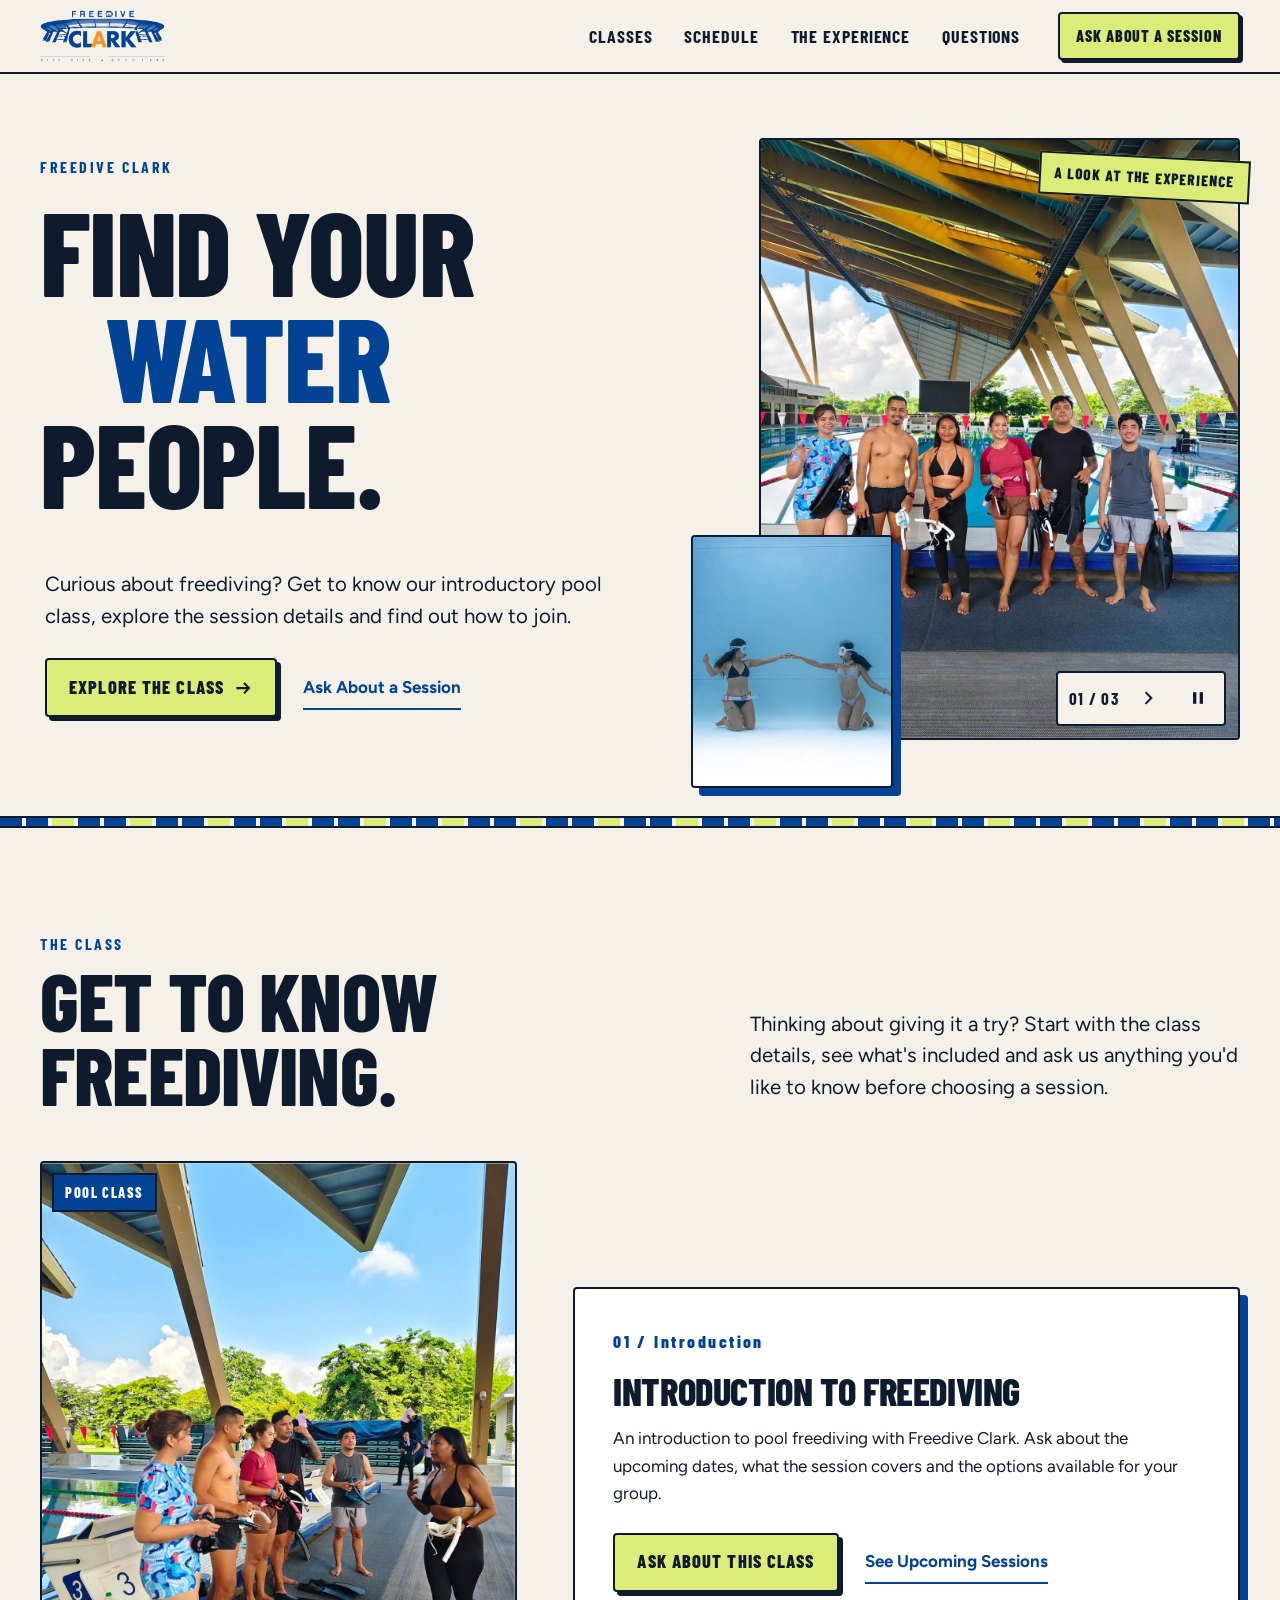
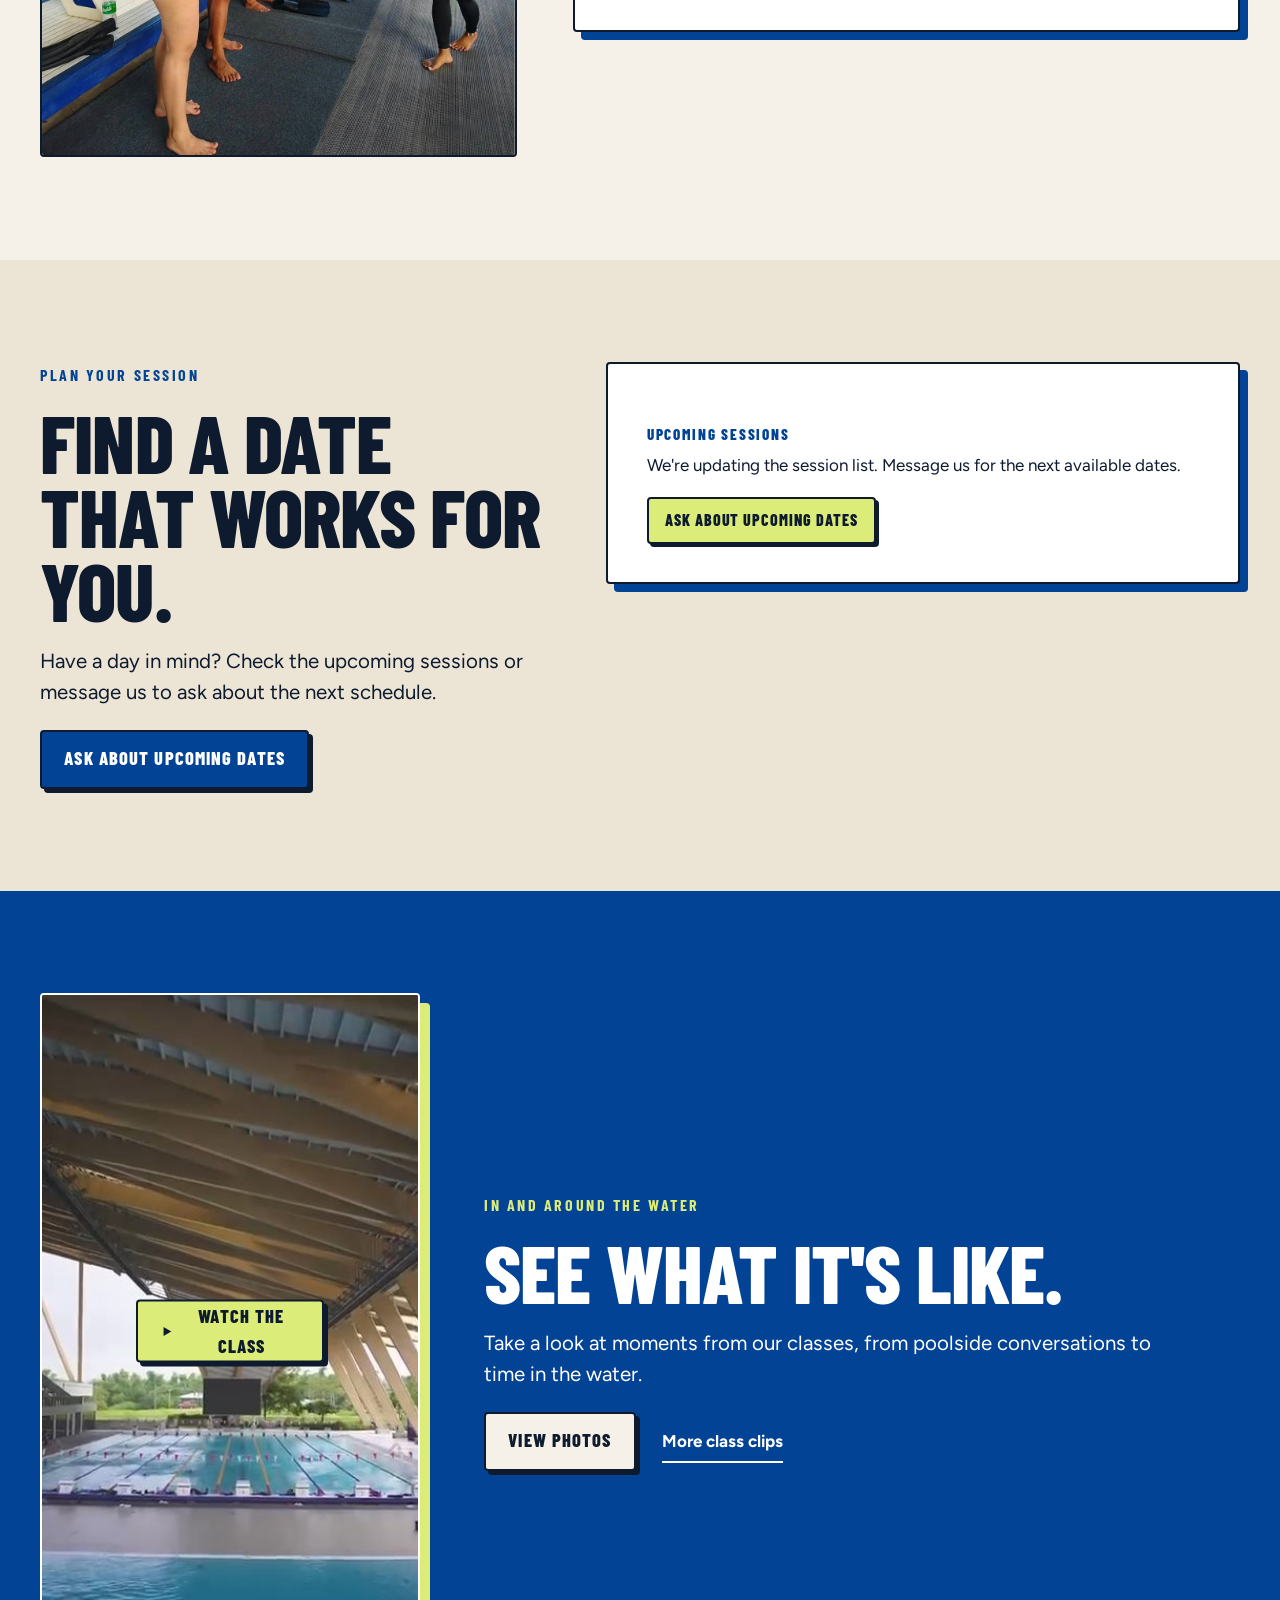
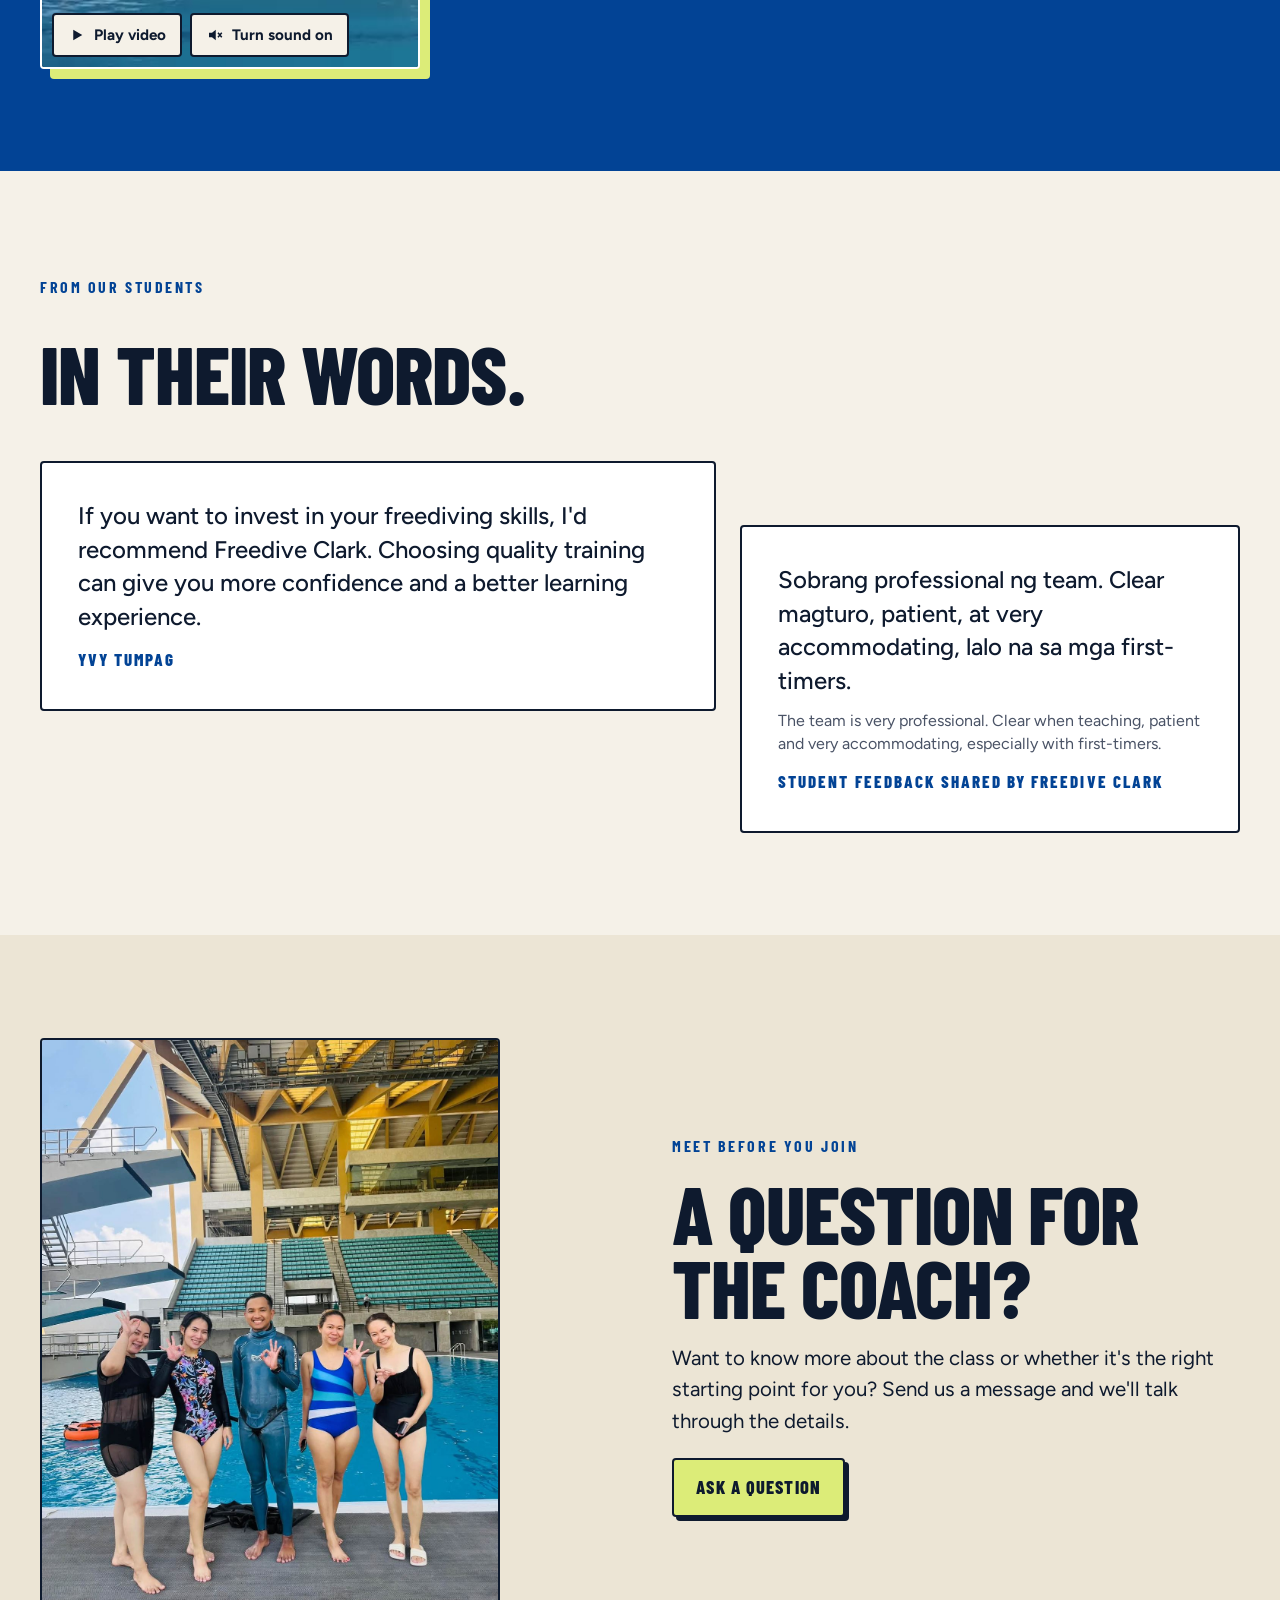
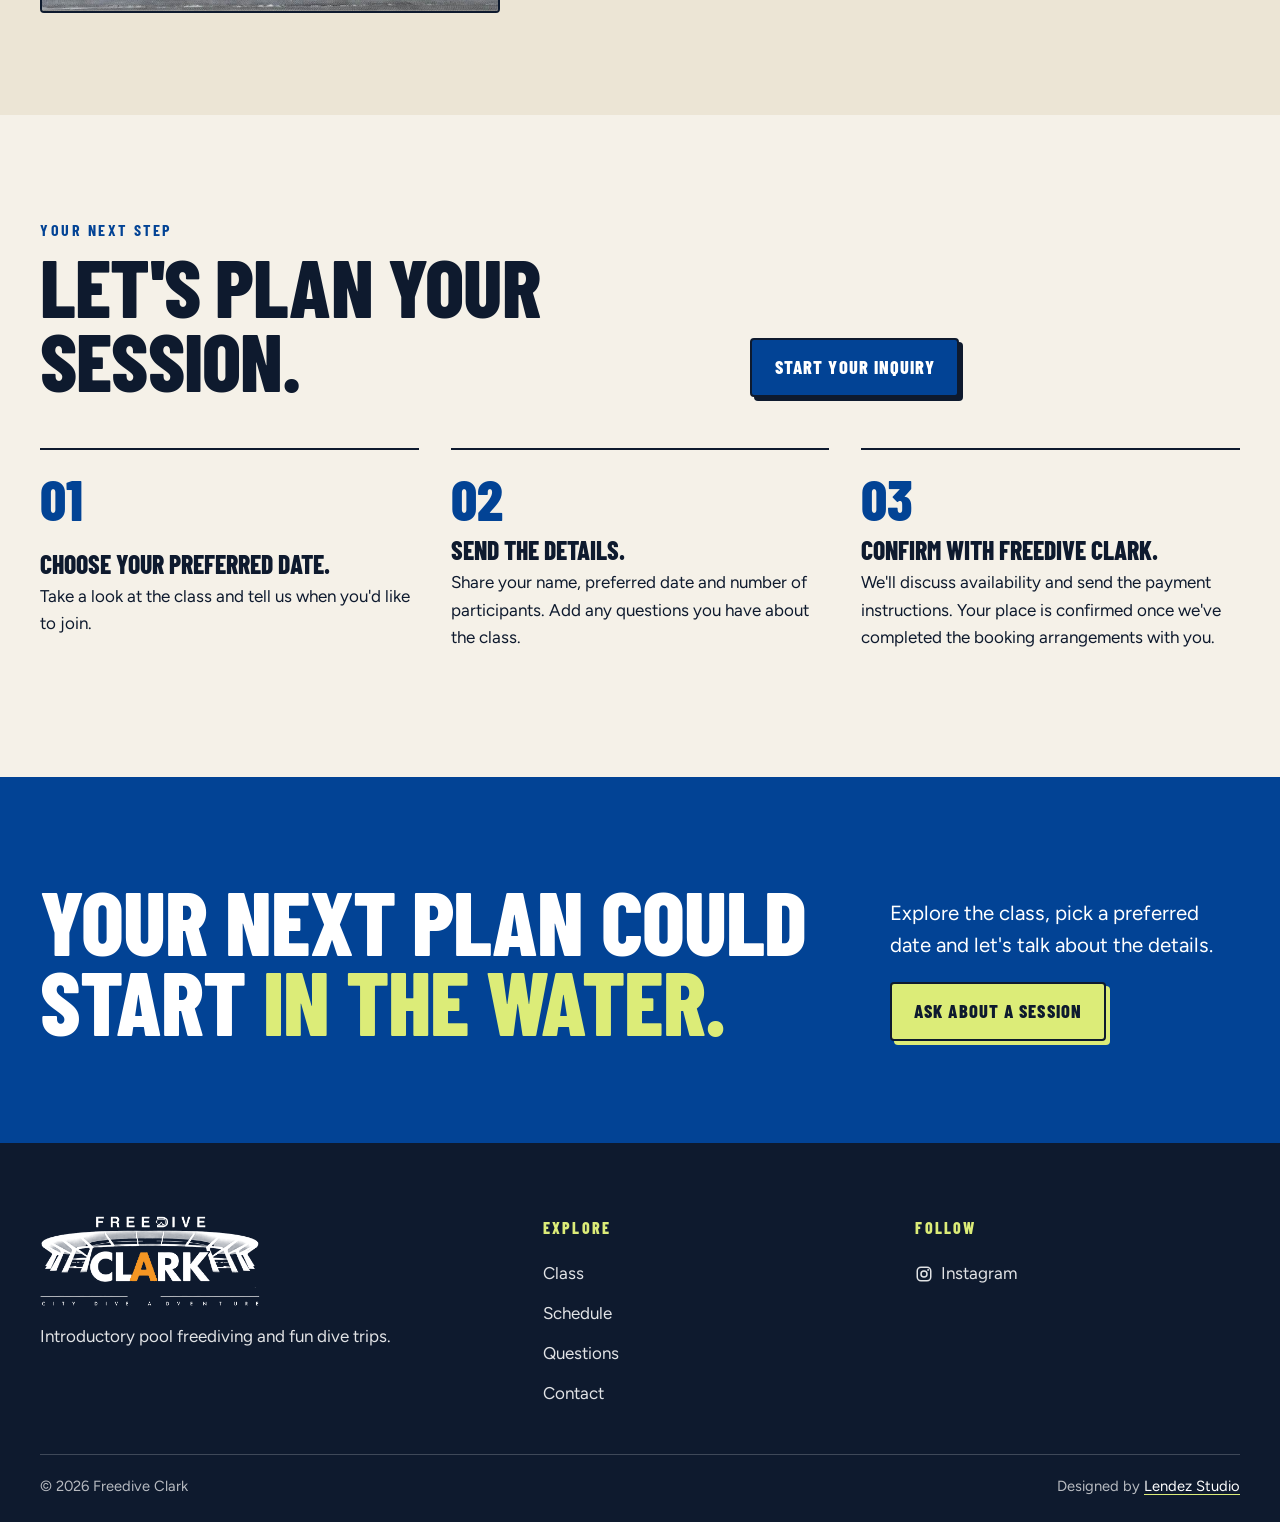
==== commit 64eadcd0: "Remove lime bar accents; transparent logo in header and footer Drops the lime bar before section lab" ====
--- a/index.html
+++ b/index.html
@@ -24,7 +24,7 @@
   <header class="site-header">
     <div class="wrap header-inner">
       <a class="brand" href="index.html" aria-label="Freedive Clark home">
-        <img src="assets/img/logo-wordmark.jpg" alt="Freedive Clark, City Dive Adventure" width="900" height="392">
+        <img src="assets/img/logo-wordmark-blue.png" alt="Freedive Clark, City Dive Adventure" width="813" height="338">
       </a>
       <nav class="main-nav" aria-label="Main">
         <ul>
@@ -242,7 +242,7 @@
     <div class="wrap">
       <div class="footer-grid">
         <div class="footer-brand">
-          <img src="assets/img/logo-wordmark.jpg" alt="Freedive Clark" width="900" height="392" loading="lazy">
+          <img src="assets/img/logo-wordmark-white.png" alt="Freedive Clark" width="813" height="338" loading="lazy">
           <p>Introductory pool freediving and fun dive trips.</p>
         </div>
         <div>
--- a/css/styles.css
+++ b/css/styles.css
@@ -78,9 +78,7 @@
   letter-spacing: .16em; text-transform: uppercase; color: var(--cobalt);
   margin-bottom: 1.1rem;
 }
-.eyebrow::before { content: ""; width: 26px; height: 8px; background: var(--lime); border: 2px solid var(--ink); }
 .on-cobalt .eyebrow { color: var(--lime); }
-.on-cobalt .eyebrow::before { border-color: var(--lime); background: transparent; }
 .lede { font-size: clamp(1.1rem, 1.6vw, 1.3rem); line-height: 1.55; max-width: 34em; }
 .muted { color: var(--muted); }
 .mark { background: linear-gradient(transparent 58%, var(--lime) 58%, var(--lime) 92%, transparent 92%); padding: 0 .08em; }
@@ -139,10 +137,9 @@
 }
 .header-inner { display: flex; align-items: center; gap: 1.5rem; height: var(--header-h); }
 .brand {
-  display: block; flex: none; height: 52px; background: var(--cobalt);
-  border: 2px solid var(--ink); border-radius: var(--radius); overflow: hidden;
-}
-.brand img { height: 100%; width: auto; aspect-ratio: 900 / 392; object-fit: cover; }
+  display: block; flex: none; height: 52px;
+}
+.brand img { height: 100%; width: auto; aspect-ratio: 813 / 338; }
 .main-nav { margin-left: auto; }
 .main-nav ul { display: flex; gap: .3rem; list-style: none; margin: 0; padding: 0; }
 .main-nav a {
@@ -474,9 +471,6 @@
 .quotes { display: grid; gap: 1.5rem; }
 @media (min-width: 900px) { .quotes { grid-template-columns: 1.15fr .85fr; align-items: start; } .quotes .quote:nth-child(2) { margin-top: 4rem; } }
 .quote { margin: 0; background: #fff; border: 2px solid var(--ink); border-radius: var(--radius); padding: clamp(1.4rem, 3vw, 2.25rem); position: relative; }
-.quote::before {
-  content: ""; position: absolute; top: -2px; left: 1.4rem; width: 46px; height: 12px; background: var(--lime); border: 2px solid var(--ink); border-top: 0;
-}
 .quote p { font-size: clamp(1.2rem, 2vw, 1.5rem); line-height: 1.4; font-weight: 500; margin-bottom: .8rem; }
 .quote .translation { font-size: 1rem; color: var(--muted); font-weight: 400; }
 .quote footer { font-family: var(--f-display); font-weight: 800; letter-spacing: .12em; text-transform: uppercase; color: var(--cobalt); }
@@ -563,7 +557,7 @@
 .site-footer { background: var(--ink); color: rgba(255,255,255,.88); padding-block: clamp(3rem, 6vw, 4.5rem) 1.5rem; }
 .footer-grid { display: grid; gap: 2rem; }
 @media (min-width: 800px) { .footer-grid { grid-template-columns: 1.4fr 1fr 1fr; gap: 3rem; } }
-.footer-brand img { width: 220px; height: auto; border: 2px solid rgba(255,255,255,.5); border-radius: var(--radius); }
+.footer-brand img { width: 220px; height: auto; }
 .footer-brand p { margin-top: 1rem; max-width: 22em; }
 .site-footer h2 { font-family: var(--f-display); font-weight: 800; letter-spacing: .14em; text-transform: uppercase; font-size: 1rem; color: var(--lime); margin-bottom: .8rem; }
 .site-footer ul { list-style: none; margin: 0; padding: 0; }
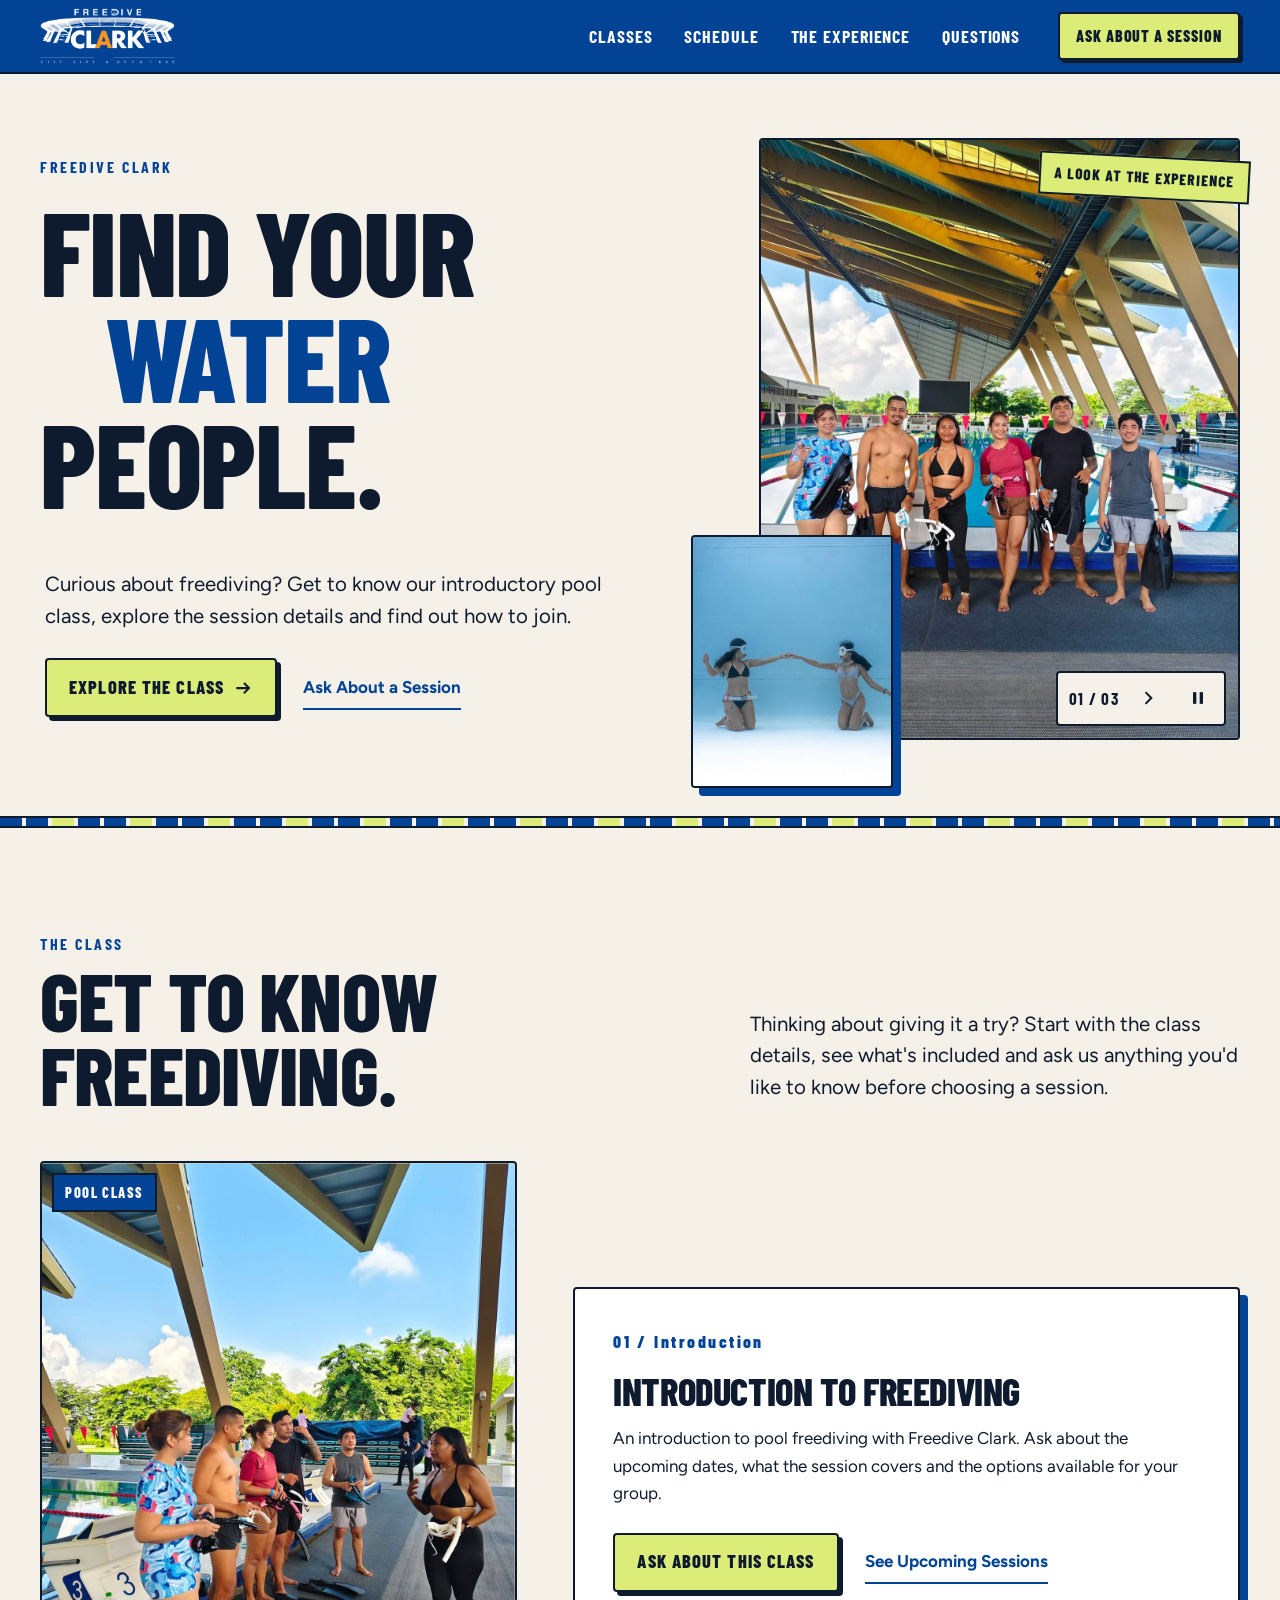
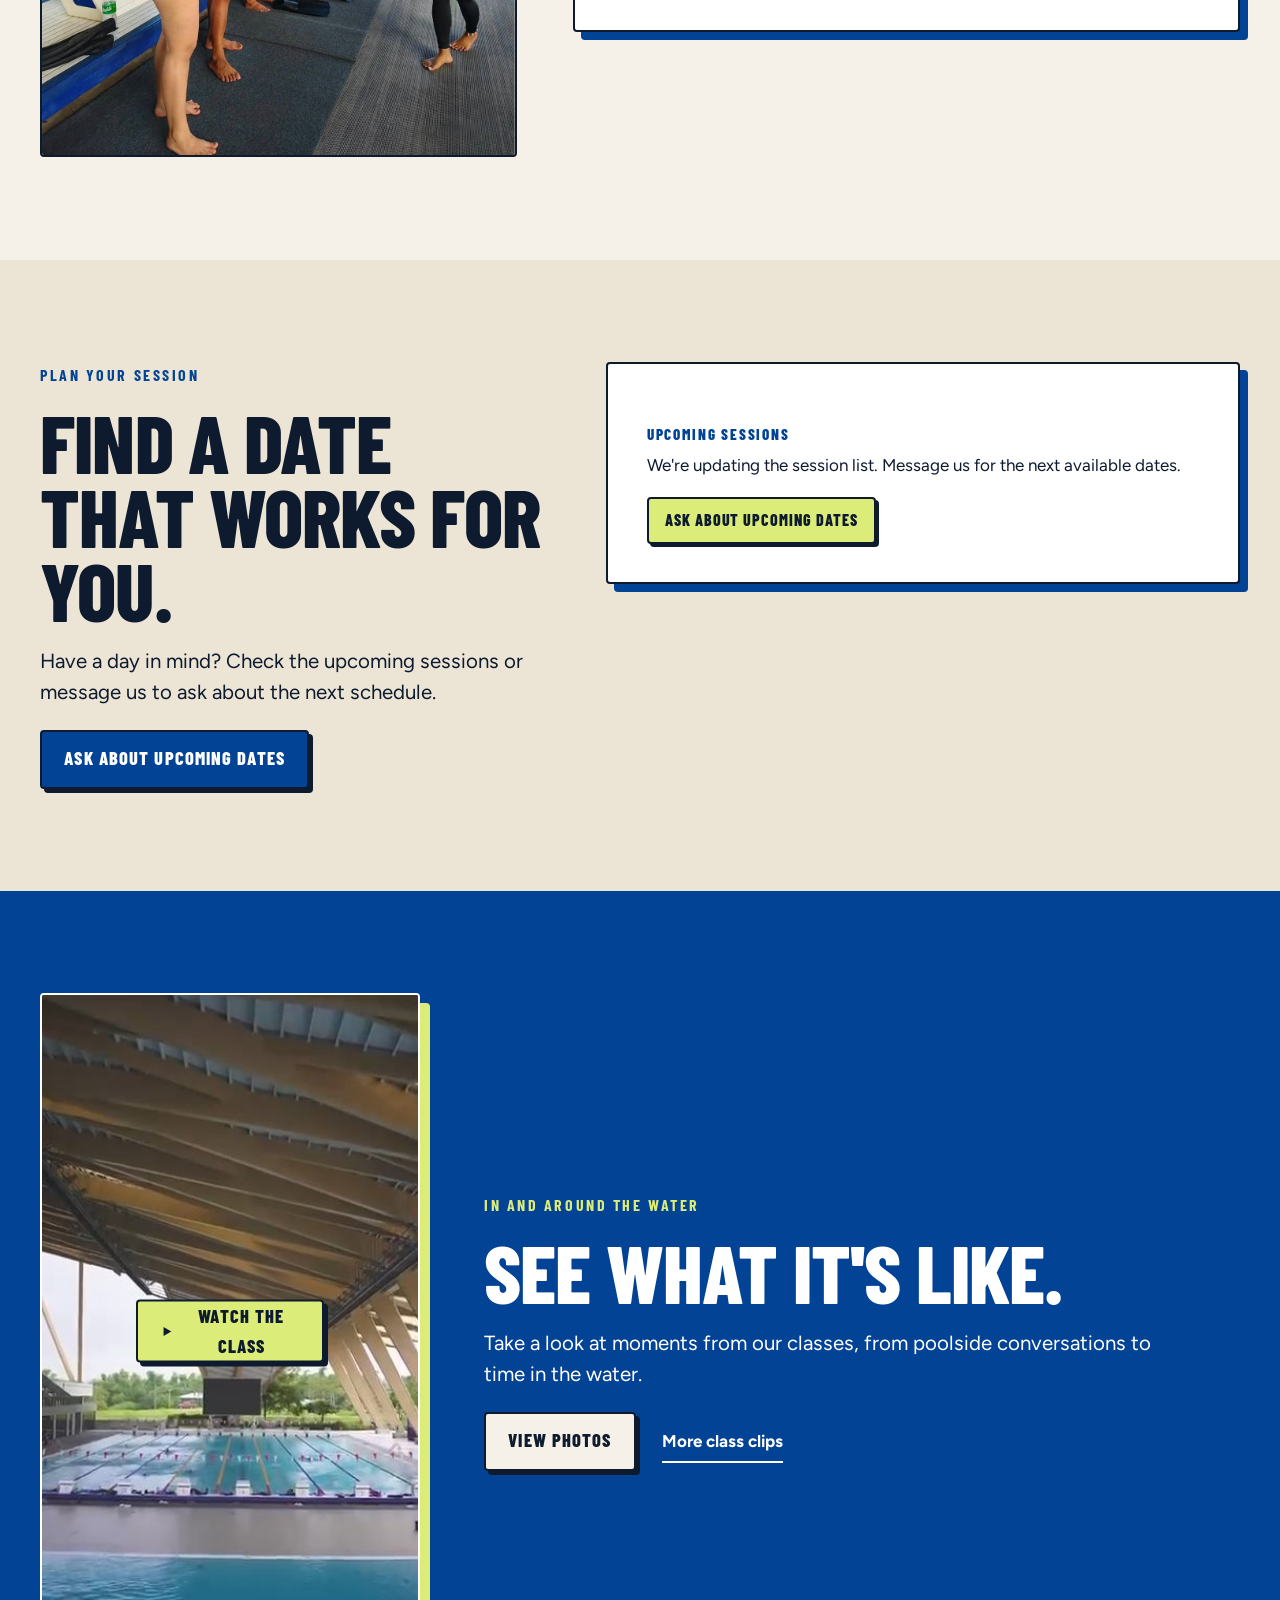
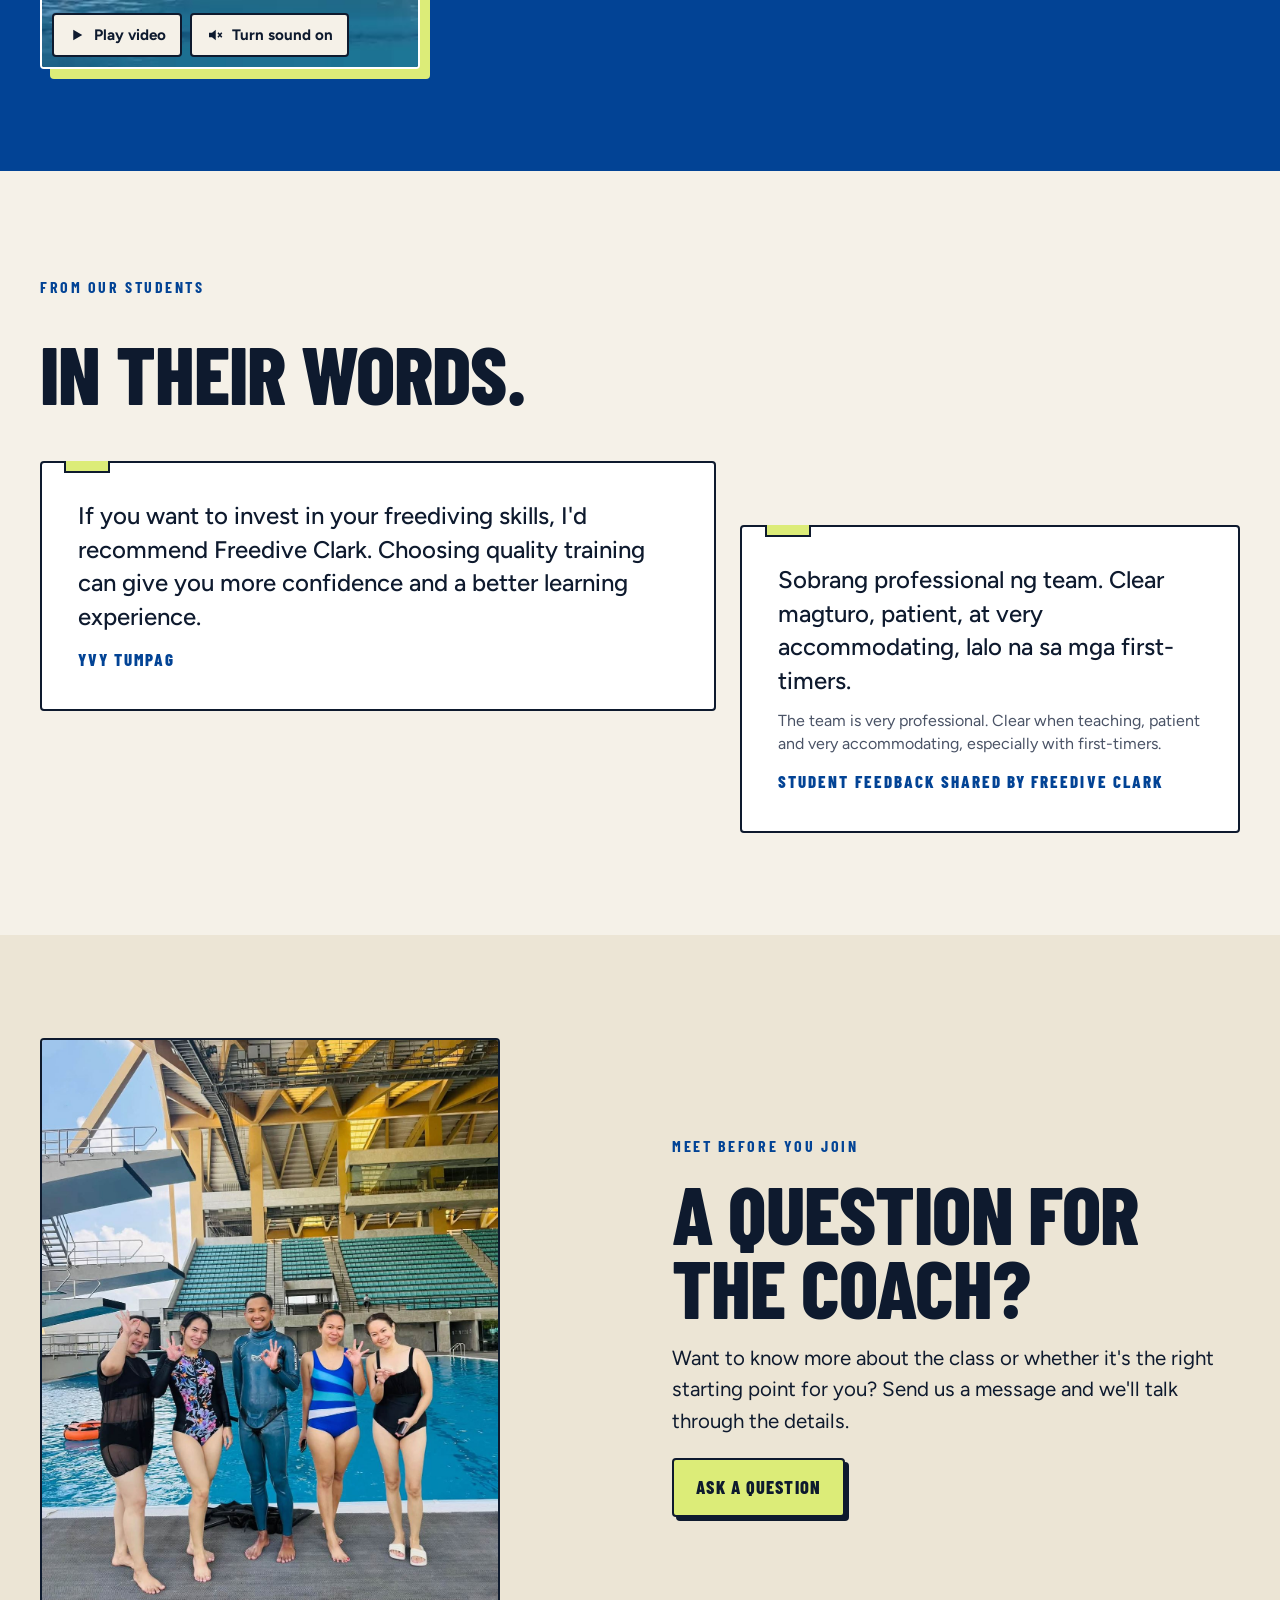
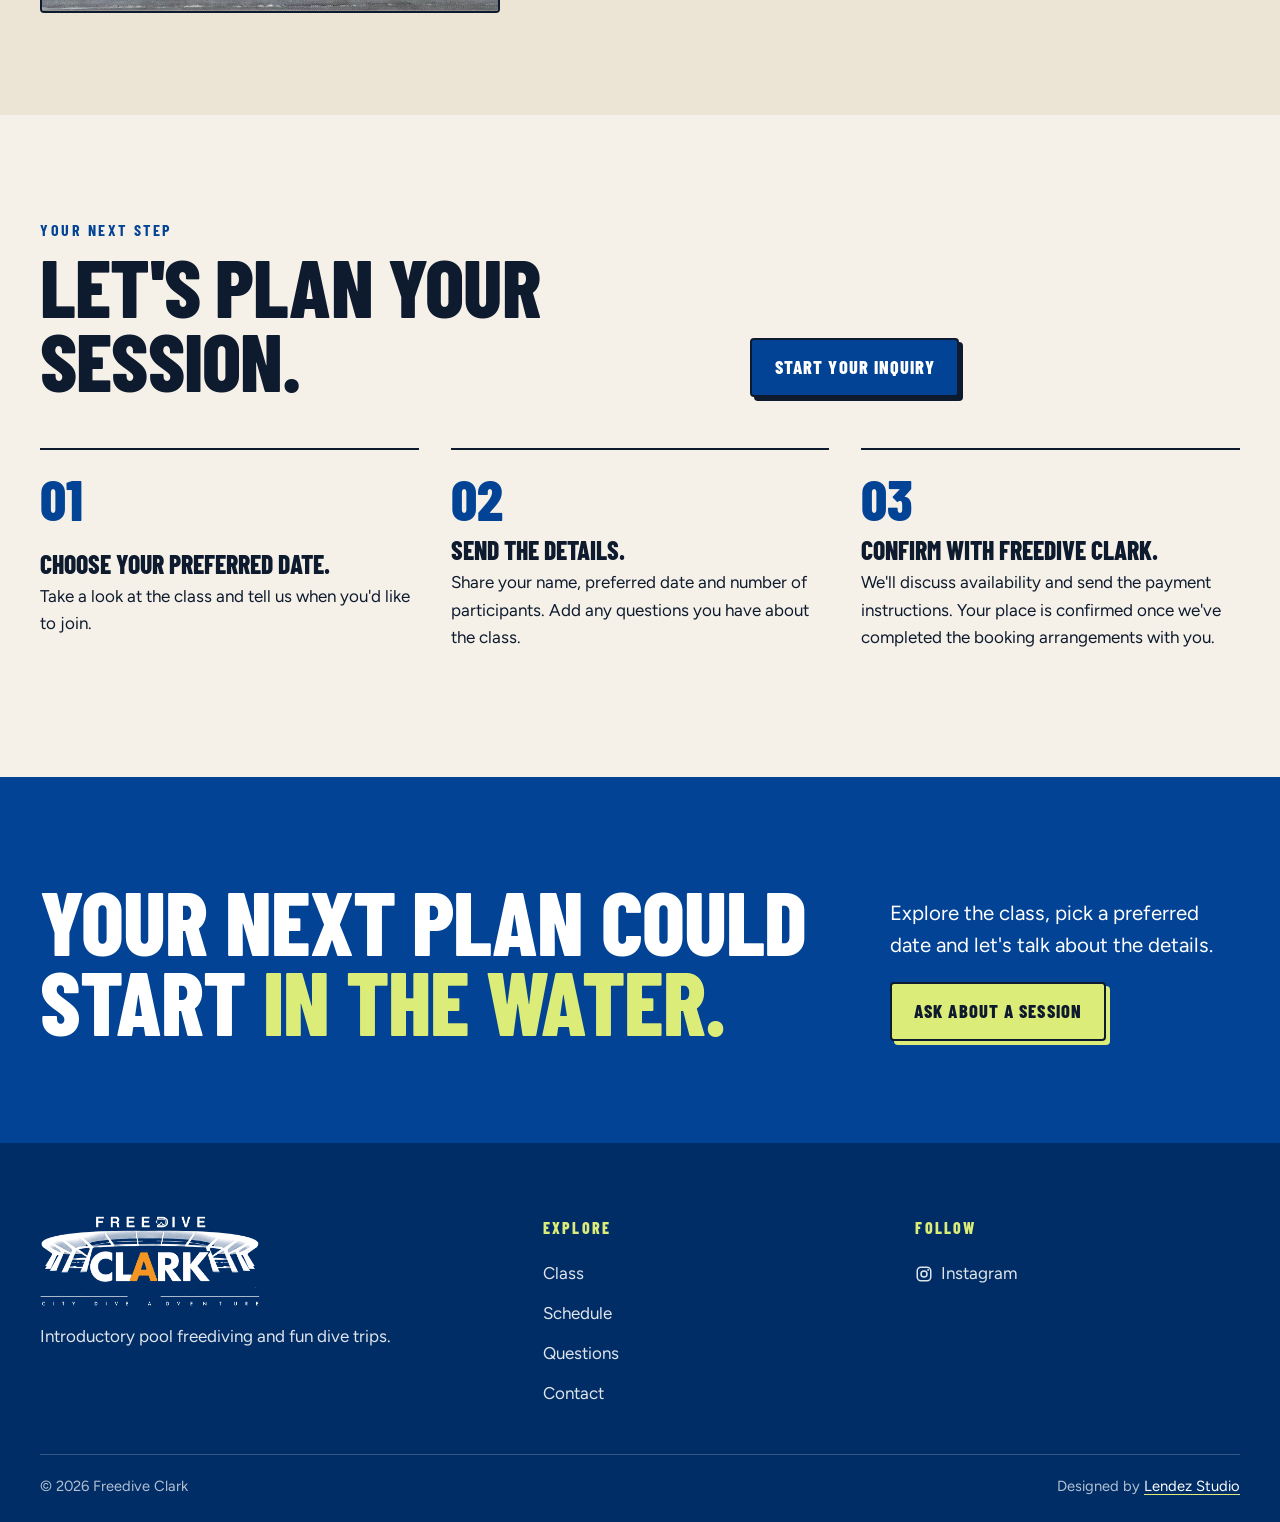
==== commit 8cf2f5dc: "Cobalt header with original-colour logo; restore quote card tab The blue recoloured wordmark lost th" ====
--- a/index.html
+++ b/index.html
@@ -16,7 +16,7 @@
   <link rel="preconnect" href="https://fonts.googleapis.com">
   <link rel="preconnect" href="https://fonts.gstatic.com" crossorigin>
   <link href="https://fonts.googleapis.com/css2?family=Barlow+Condensed:wght@700;800&family=Figtree:wght@400;500;600;700&display=swap" rel="stylesheet">
-  <link rel="stylesheet" href="css/styles.css">
+  <link rel="stylesheet" href="css/styles.css?v=4">
 </head>
 <body>
   <a class="skip-link" href="#main">Skip to content</a>
@@ -24,7 +24,7 @@
   <header class="site-header">
     <div class="wrap header-inner">
       <a class="brand" href="index.html" aria-label="Freedive Clark home">
-        <img src="assets/img/logo-wordmark-blue.png" alt="Freedive Clark, City Dive Adventure" width="813" height="338">
+        <img src="assets/img/logo-wordmark-white.png" alt="Freedive Clark, City Dive Adventure" width="813" height="338">
       </a>
       <nav class="main-nav" aria-label="Main">
         <ul>
@@ -269,6 +269,6 @@
   </footer>
 
   <script src="js/data.js"></script>
-  <script src="js/main.js"></script>
+  <script src="js/main.js?v=3"></script>
 </body>
 </html>
--- a/css/styles.css
+++ b/css/styles.css
@@ -130,15 +130,12 @@
 /* ---------- Header ---------- */
 .site-header {
   position: sticky; top: 0; z-index: 50;
-  background: rgba(245, 241, 232, .94);
-  backdrop-filter: saturate(1.2) blur(10px);
-  -webkit-backdrop-filter: saturate(1.2) blur(10px);
+  background: var(--cobalt); color: #fff;
   border-bottom: 2px solid var(--ink);
 }
+.site-header :focus-visible { outline-color: var(--lime); }
 .header-inner { display: flex; align-items: center; gap: 1.5rem; height: var(--header-h); }
-.brand {
-  display: block; flex: none; height: 52px;
-}
+.brand { display: block; flex: none; height: 56px; }
 .brand img { height: 100%; width: auto; aspect-ratio: 813 / 338; }
 .main-nav { margin-left: auto; }
 .main-nav ul { display: flex; gap: .3rem; list-style: none; margin: 0; padding: 0; }
@@ -146,24 +143,26 @@
   display: inline-flex; align-items: center; min-height: 44px; padding: 0 .85rem;
   font-family: var(--f-display); font-weight: 700; font-size: 1.12rem; letter-spacing: .05em;
   text-transform: uppercase; text-decoration: none; border-radius: var(--radius);
-  position: relative;
+  position: relative; color: #fff;
 }
 .main-nav a::after {
-  content: ""; position: absolute; left: .85rem; right: .85rem; bottom: 8px; height: 6px;
-  background: var(--lime); transform: scaleX(0); transform-origin: left; z-index: -1;
+  content: ""; position: absolute; left: .85rem; right: .85rem; bottom: 6px; height: 3px;
+  background: var(--lime); transform: scaleX(0); transform-origin: left;
   transition: transform .25s var(--ease);
 }
 .main-nav a:hover::after, .main-nav a[aria-current="page"]::after { transform: scaleX(1); }
+.main-nav a[aria-current="page"] { color: var(--lime); }
 .header-cta { flex: none; }
 .menu-toggle {
   display: none; margin-left: auto; align-items: center; gap: .5rem;
-  min-height: 46px; padding: 0 1rem; border: 2px solid var(--ink); border-radius: var(--radius);
-  background: var(--paper); font-family: var(--f-display); font-weight: 800; letter-spacing: .08em;
+  min-height: 46px; padding: 0 1rem; border: 2px solid #fff; border-radius: var(--radius);
+  background: transparent; color: #fff; font-family: var(--f-display); font-weight: 800; letter-spacing: .08em;
   text-transform: uppercase; cursor: pointer;
 }
+.menu-toggle:hover { border-color: var(--lime); color: var(--lime); }
 .menu-toggle .bars { width: 20px; height: 12px; position: relative; }
 .menu-toggle .bars::before, .menu-toggle .bars::after {
-  content: ""; position: absolute; left: 0; right: 0; height: 2.5px; background: var(--ink);
+  content: ""; position: absolute; left: 0; right: 0; height: 2.5px; background: currentColor;
   transition: transform .25s var(--ease), top .25s var(--ease);
 }
 .menu-toggle .bars::before { top: 1px; }
@@ -173,7 +172,7 @@
 
 .menu-sheet {
   position: fixed; inset: var(--header-h) 0 0 0; z-index: 49;
-  background: var(--cobalt); color: #fff;
+  background: var(--cobalt-deep); color: #fff;
   padding: 1.5rem var(--gutter) 2rem; overflow-y: auto;
   display: none;
 }
@@ -193,7 +192,7 @@
 @media (max-width: 960px) {
   .main-nav, .header-cta { display: none; }
   .menu-toggle { display: inline-flex; }
-  .brand { height: 46px; }
+  .brand { height: 48px; }
 }
 
 /* ---------- Sections ---------- */
@@ -471,6 +470,9 @@
 .quotes { display: grid; gap: 1.5rem; }
 @media (min-width: 900px) { .quotes { grid-template-columns: 1.15fr .85fr; align-items: start; } .quotes .quote:nth-child(2) { margin-top: 4rem; } }
 .quote { margin: 0; background: #fff; border: 2px solid var(--ink); border-radius: var(--radius); padding: clamp(1.4rem, 3vw, 2.25rem); position: relative; }
+.quote::before {
+  content: ""; position: absolute; top: -2px; left: 1.4rem; width: 46px; height: 12px; background: var(--lime); border: 2px solid var(--ink); border-top: 0;
+}
 .quote p { font-size: clamp(1.2rem, 2vw, 1.5rem); line-height: 1.4; font-weight: 500; margin-bottom: .8rem; }
 .quote .translation { font-size: 1rem; color: var(--muted); font-weight: 400; }
 .quote footer { font-family: var(--f-display); font-weight: 800; letter-spacing: .12em; text-transform: uppercase; color: var(--cobalt); }
@@ -554,7 +556,7 @@
 .closing .h2 em { font-style: normal; color: var(--lime); }
 
 /* ---------- Footer ---------- */
-.site-footer { background: var(--ink); color: rgba(255,255,255,.88); padding-block: clamp(3rem, 6vw, 4.5rem) 1.5rem; }
+.site-footer { background: var(--cobalt-deep); color: rgba(255,255,255,.88); padding-block: clamp(3rem, 6vw, 4.5rem) 1.5rem; }
 .footer-grid { display: grid; gap: 2rem; }
 @media (min-width: 800px) { .footer-grid { grid-template-columns: 1.4fr 1fr 1fr; gap: 3rem; } }
 .footer-brand img { width: 220px; height: auto; }
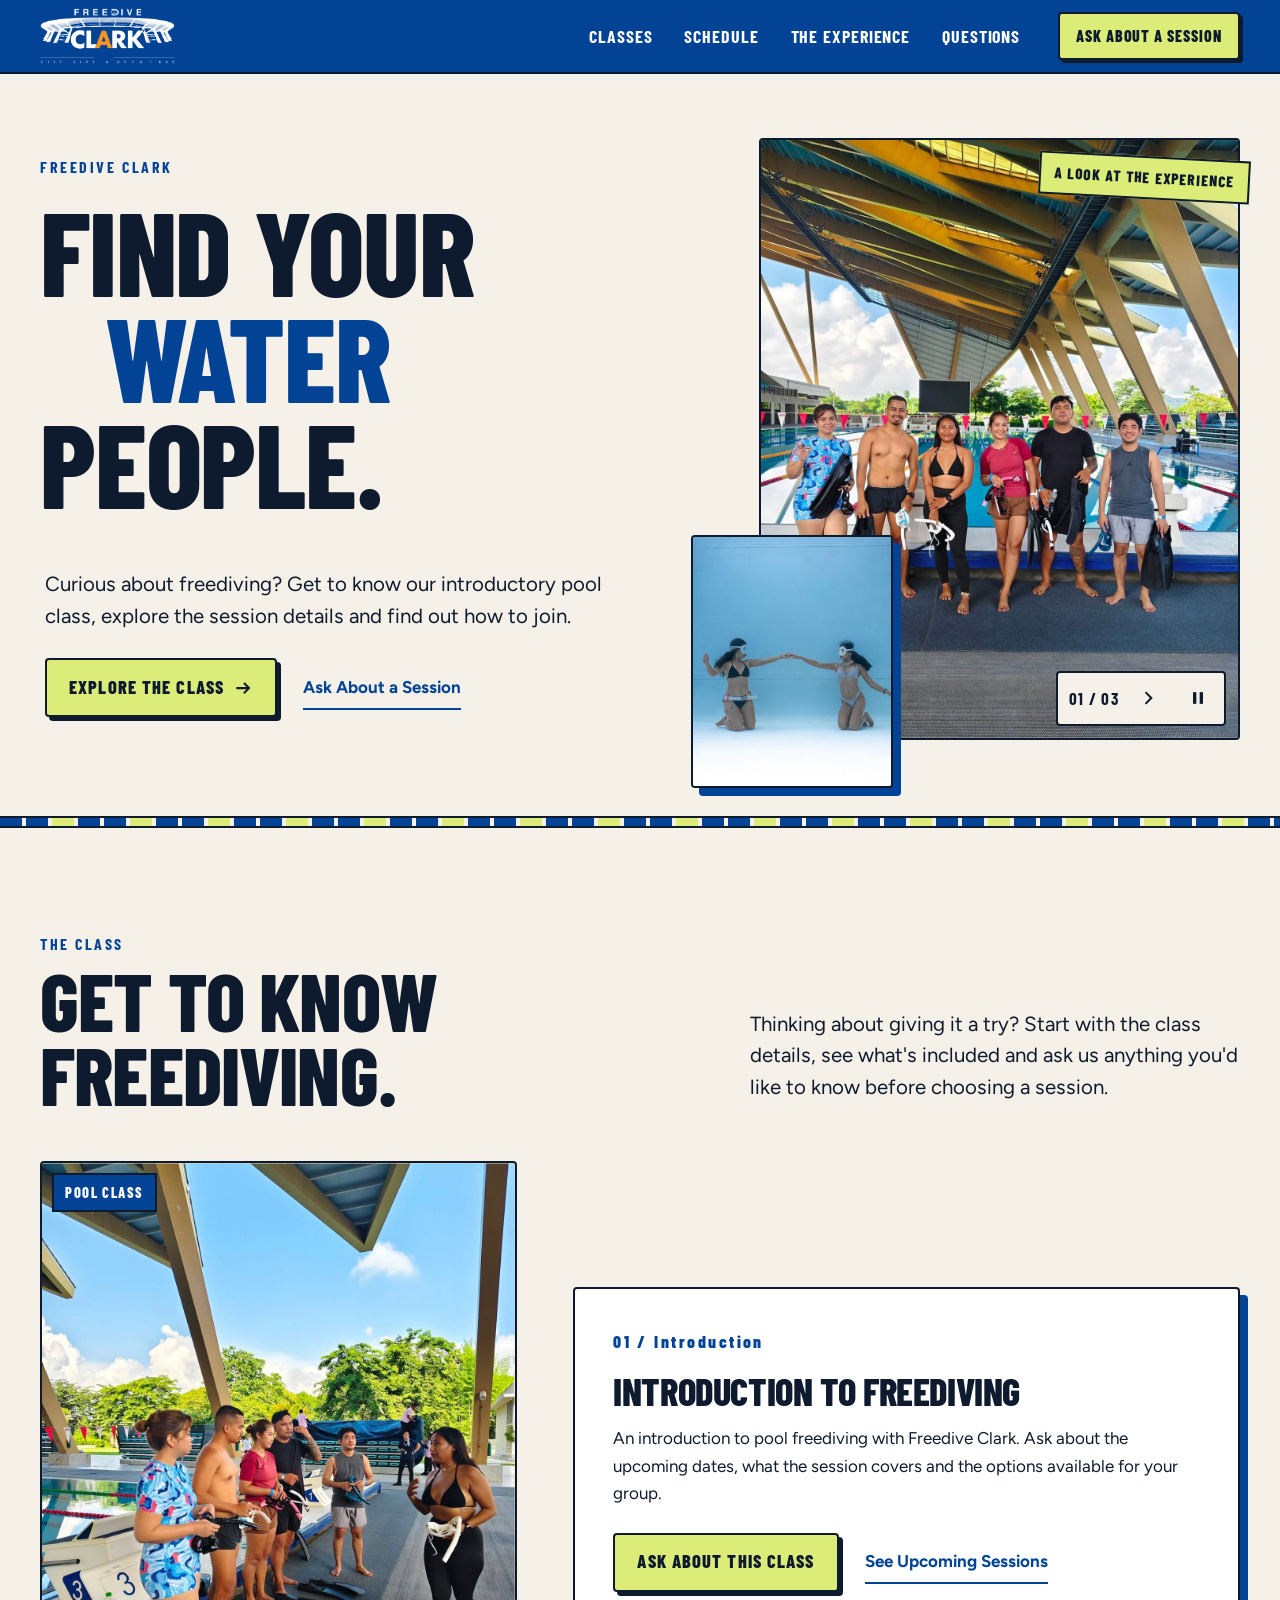
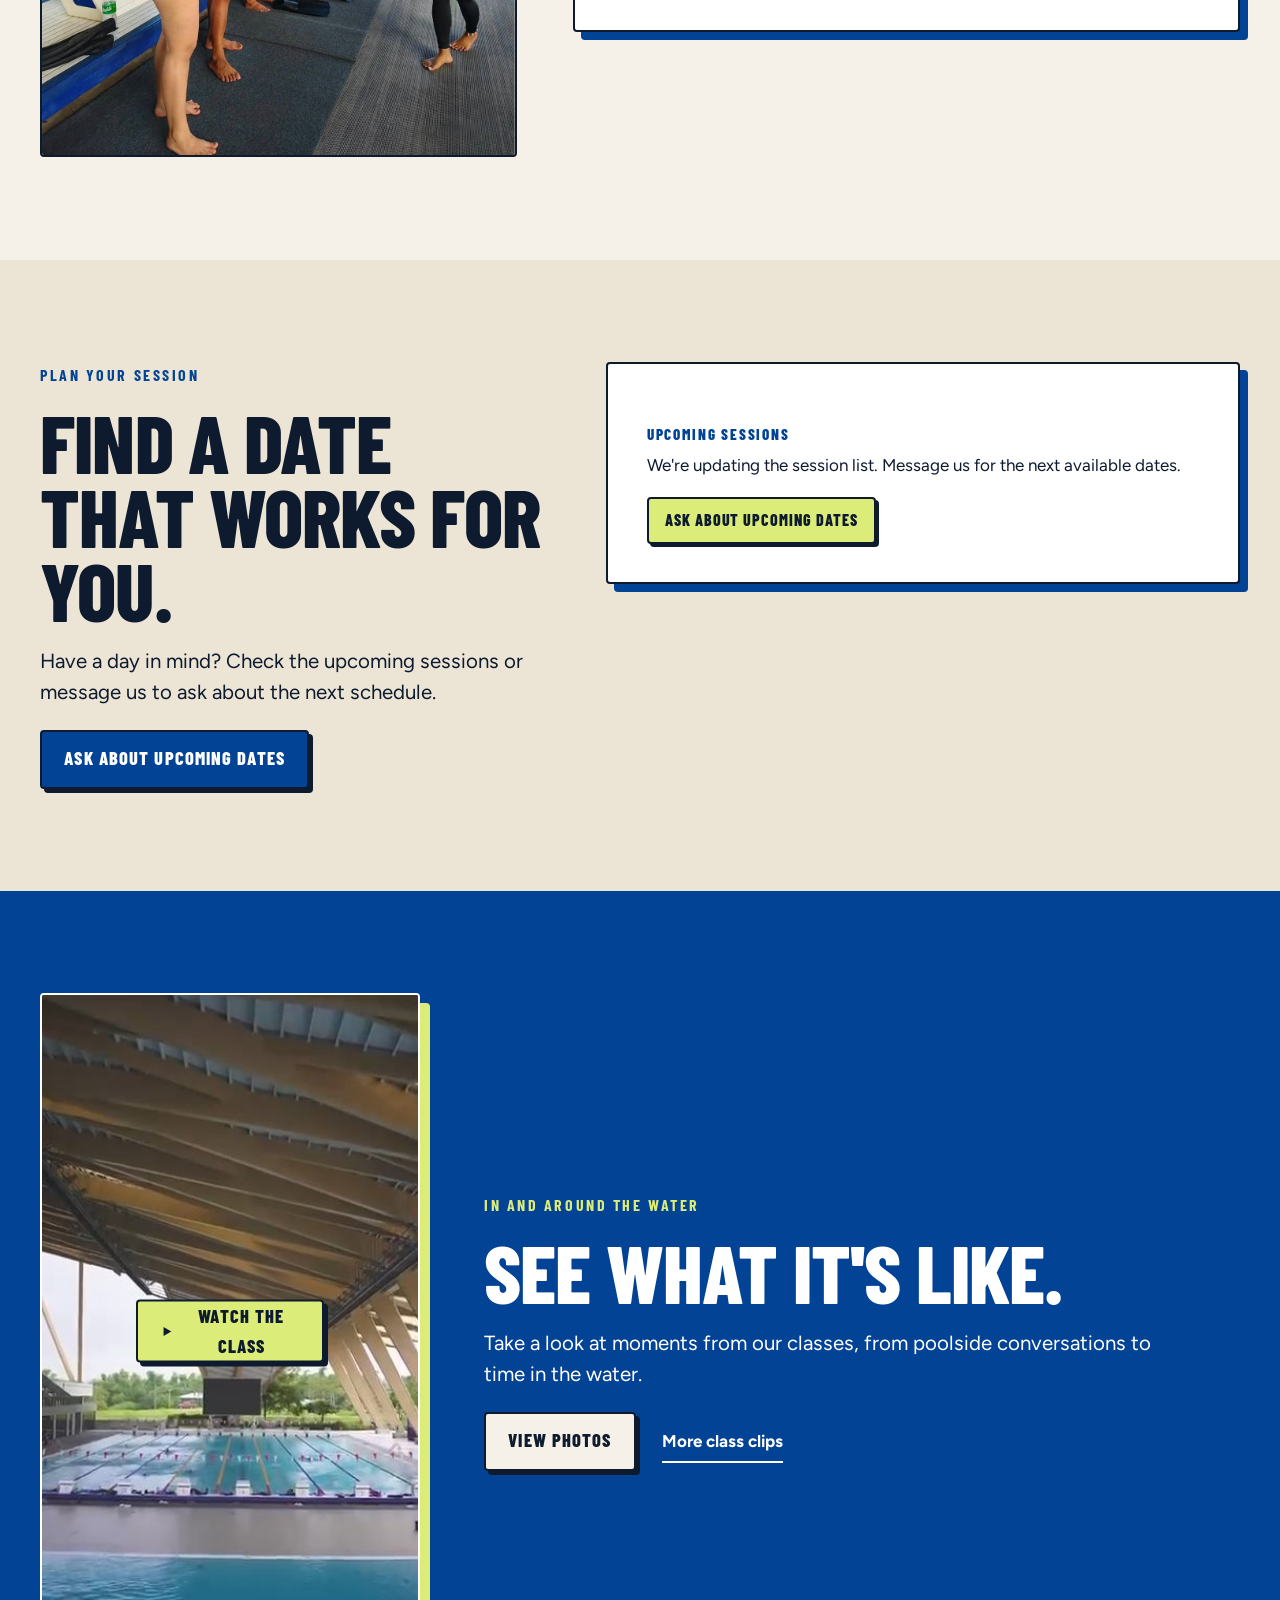
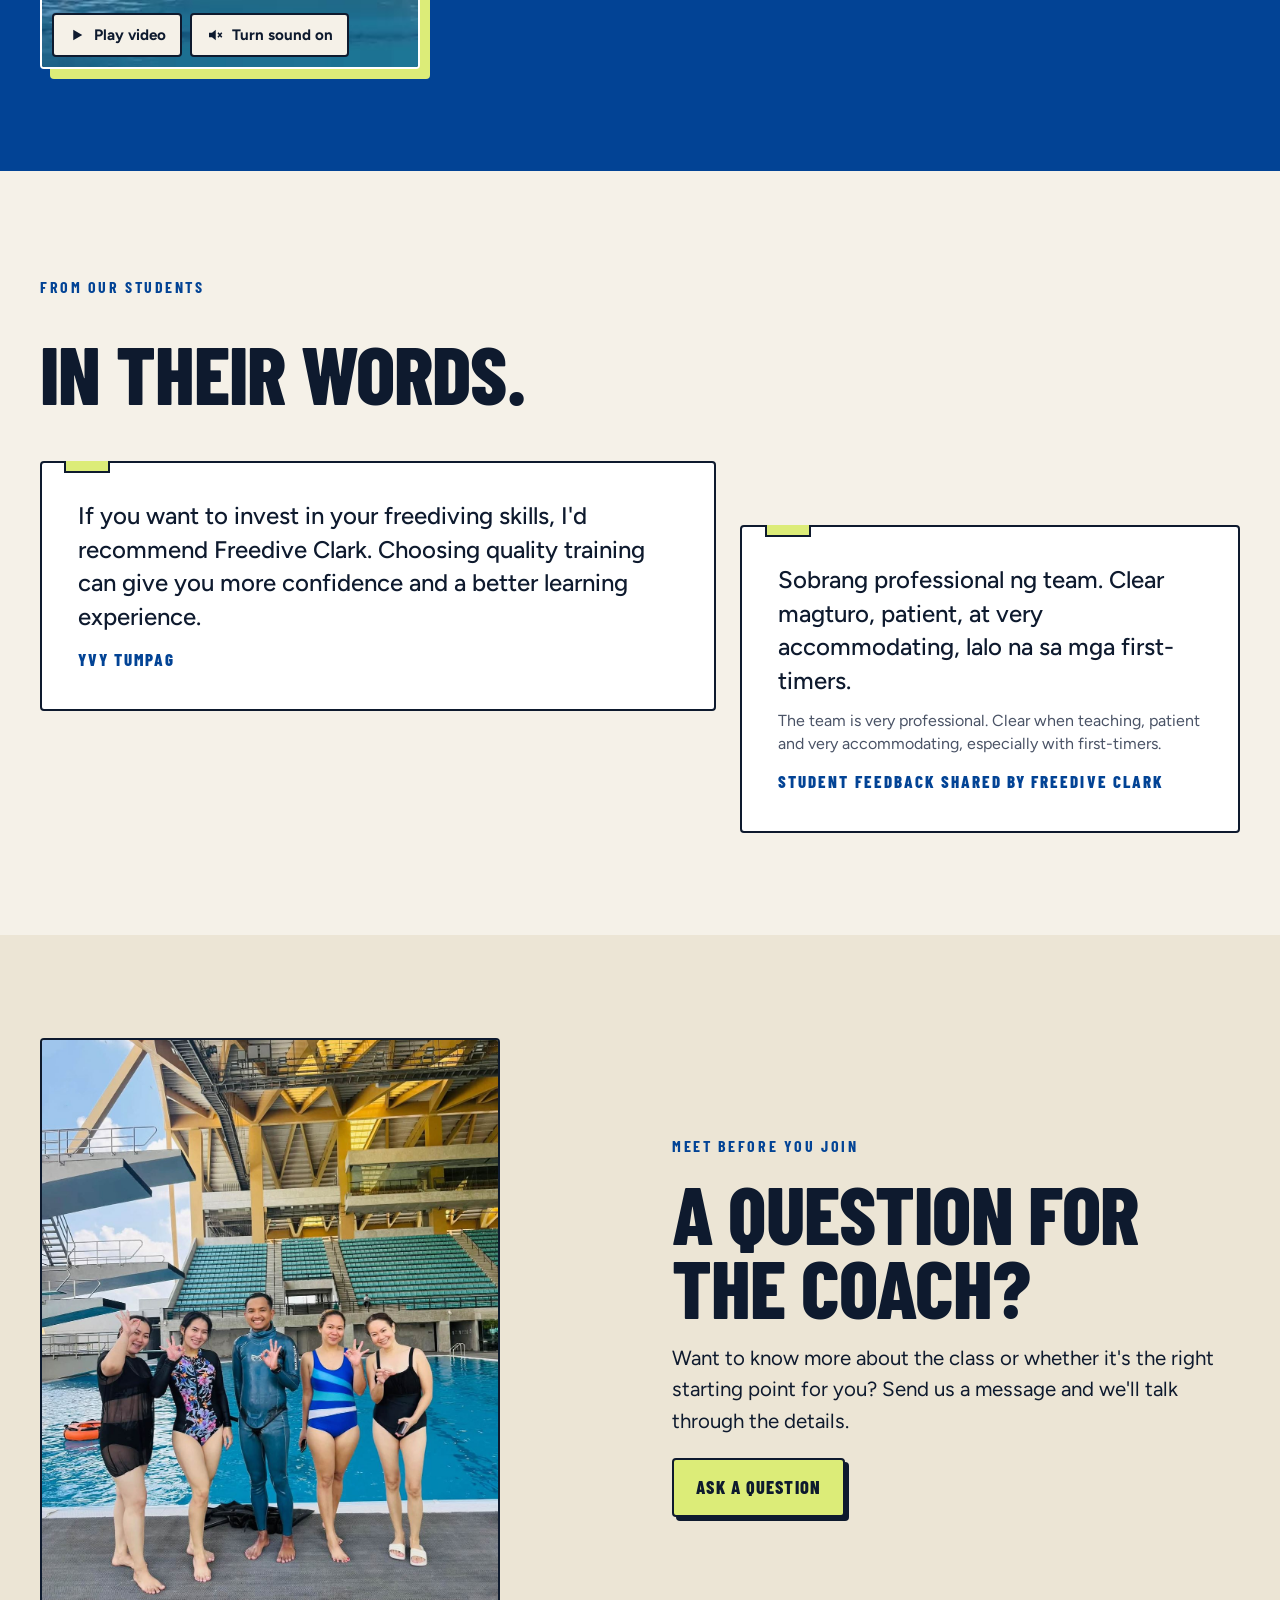
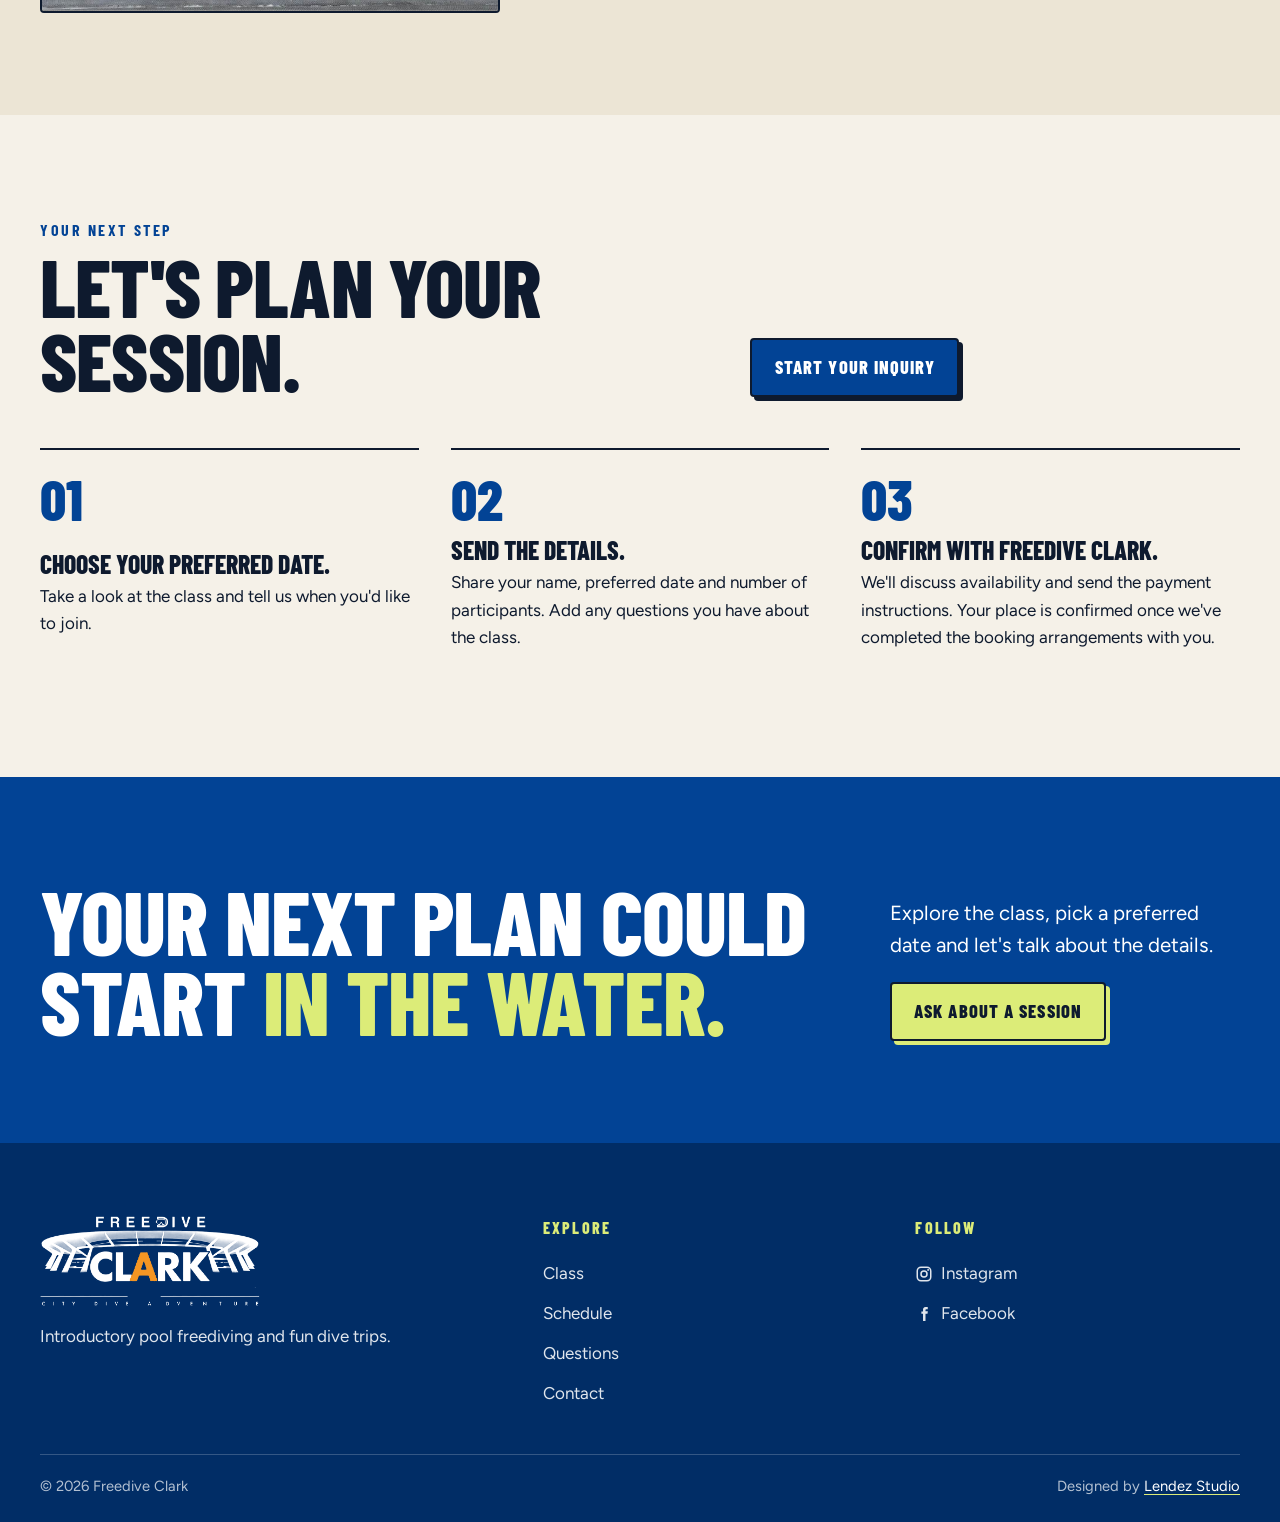
==== commit 30db55d6: "Add Facebook link to footer Co-Authored-By: Claude Opus 5.5 <noreply@anthropic.com>" ====
--- a/index.html
+++ b/index.html
@@ -258,6 +258,7 @@
           <h2>Follow</h2>
           <ul>
             <li><a href="https://www.instagram.com/freediveclark/" target="_blank" rel="noopener"><svg viewBox="0 0 24 24" aria-hidden="true"><rect x="3" y="3" width="18" height="18" rx="5" fill="none" stroke="currentColor" stroke-width="2"/><circle cx="12" cy="12" r="4" fill="none" stroke="currentColor" stroke-width="2"/><circle cx="17.5" cy="6.5" r="1.3" fill="currentColor"/></svg>Instagram</a></li>
+            <li><a href="https://www.facebook.com/freediveclark" target="_blank" rel="noopener"><svg viewBox="0 0 24 24" aria-hidden="true"><path d="M14 8.5V6.8c0-.8.5-1 1-1h2V2.6h-2.8C11.3 2.6 10.7 4.7 10.7 6v2.5H8.5v3.3h2.2V21.4H14v-9.6h2.7l.4-3.3H14z" fill="currentColor"/></svg>Facebook</a></li>
           </ul>
         </div>
       </div>
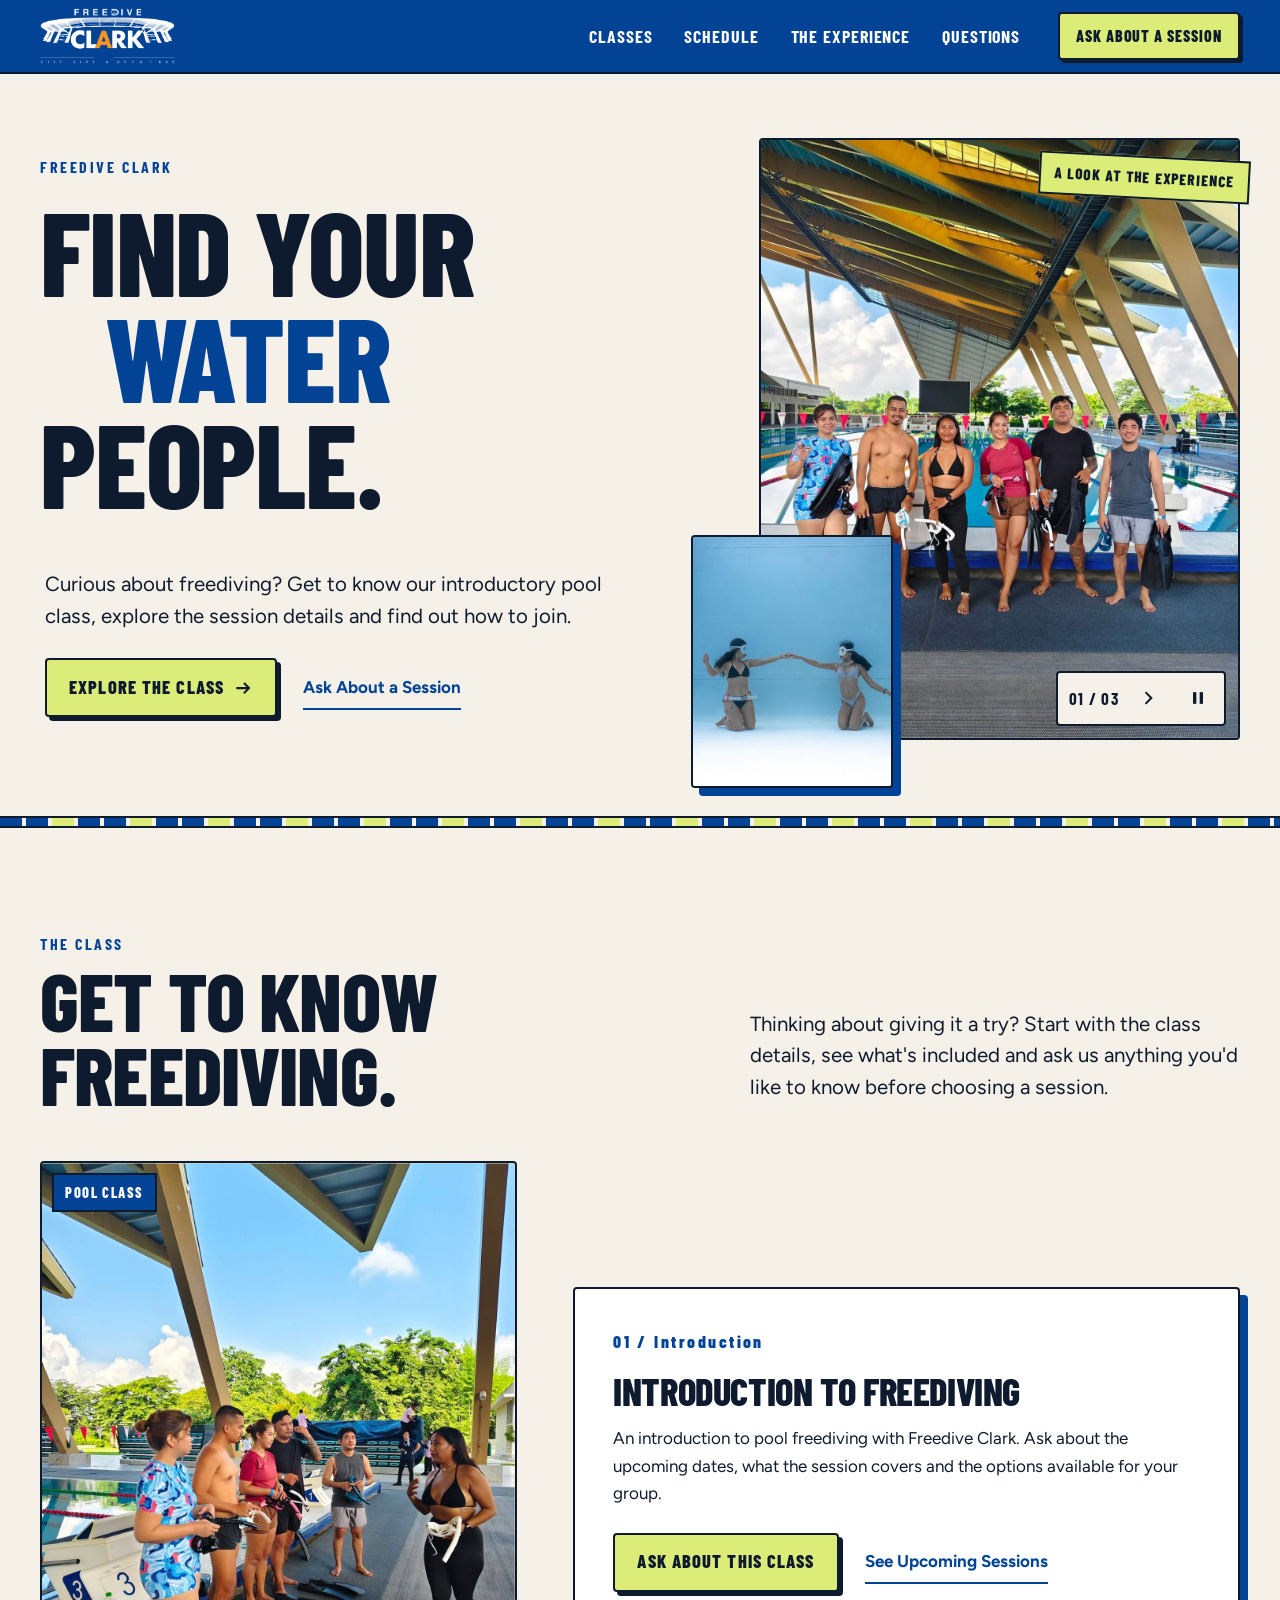
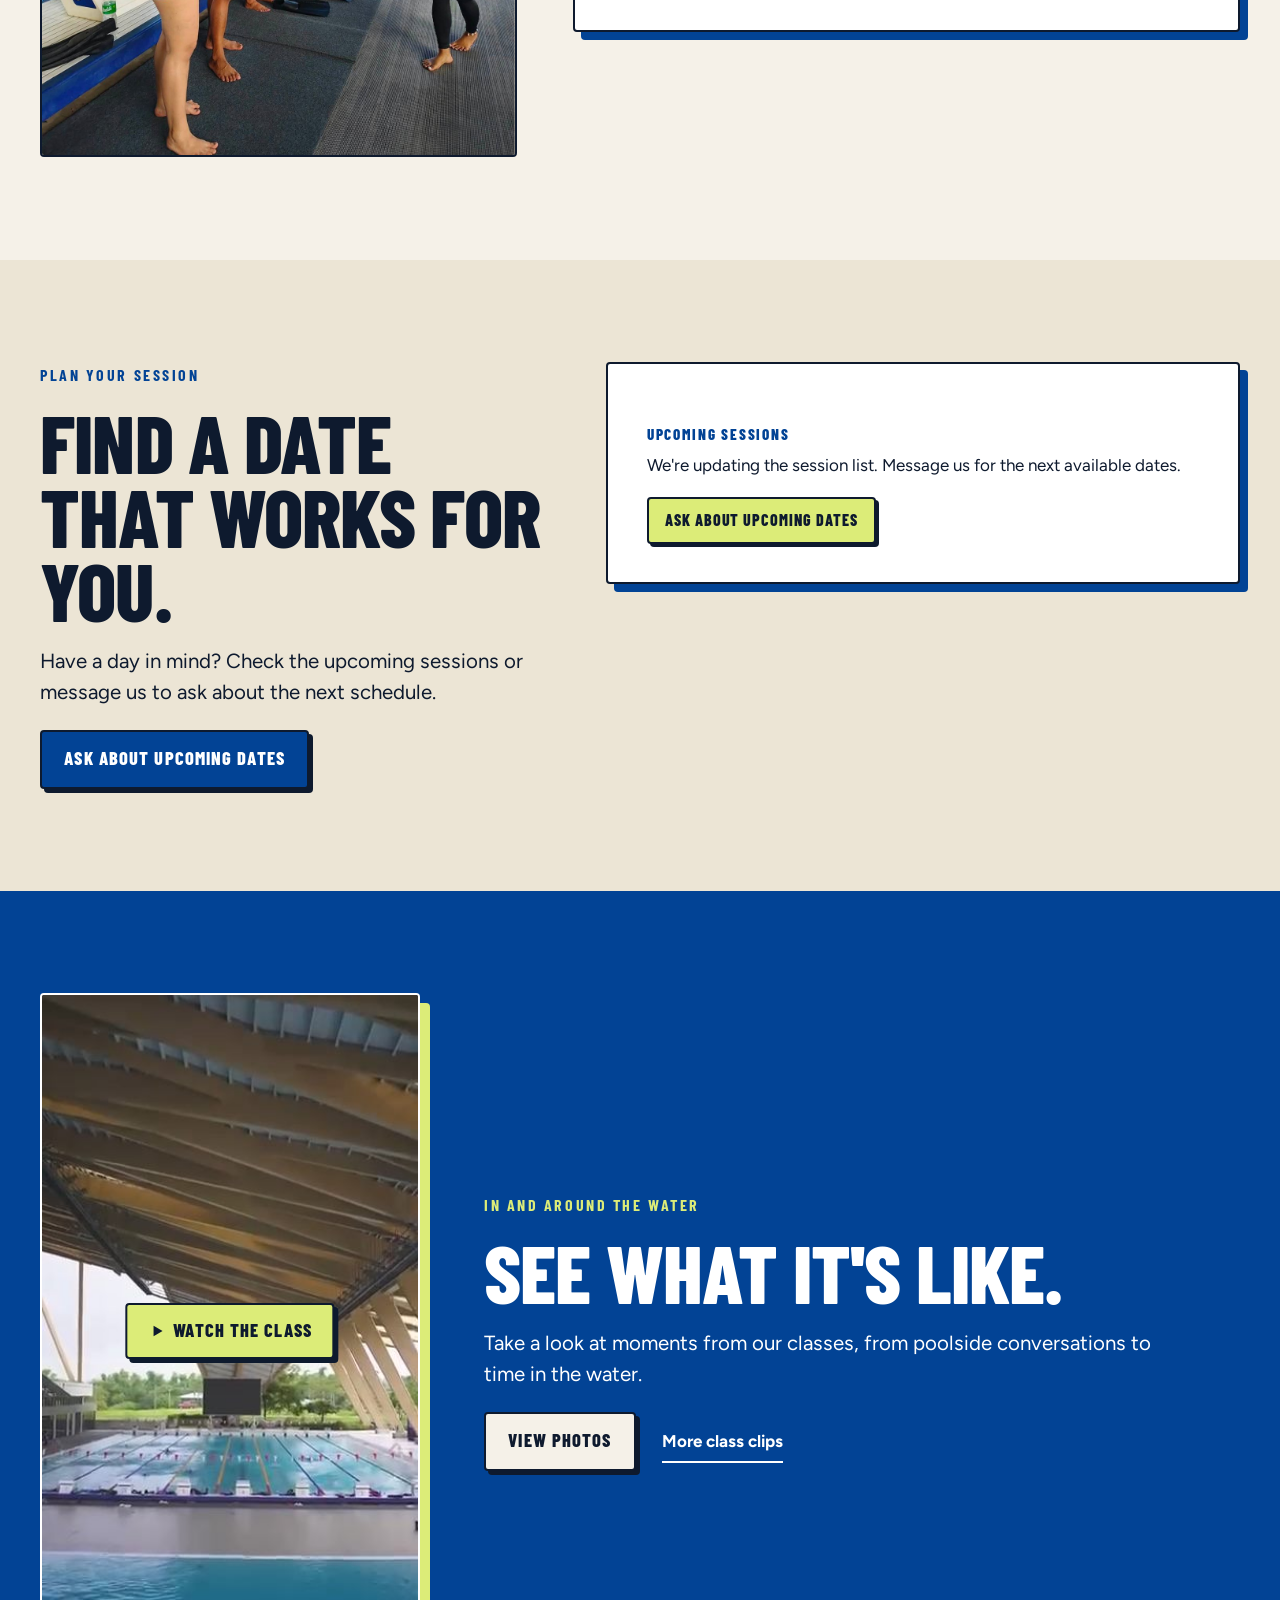
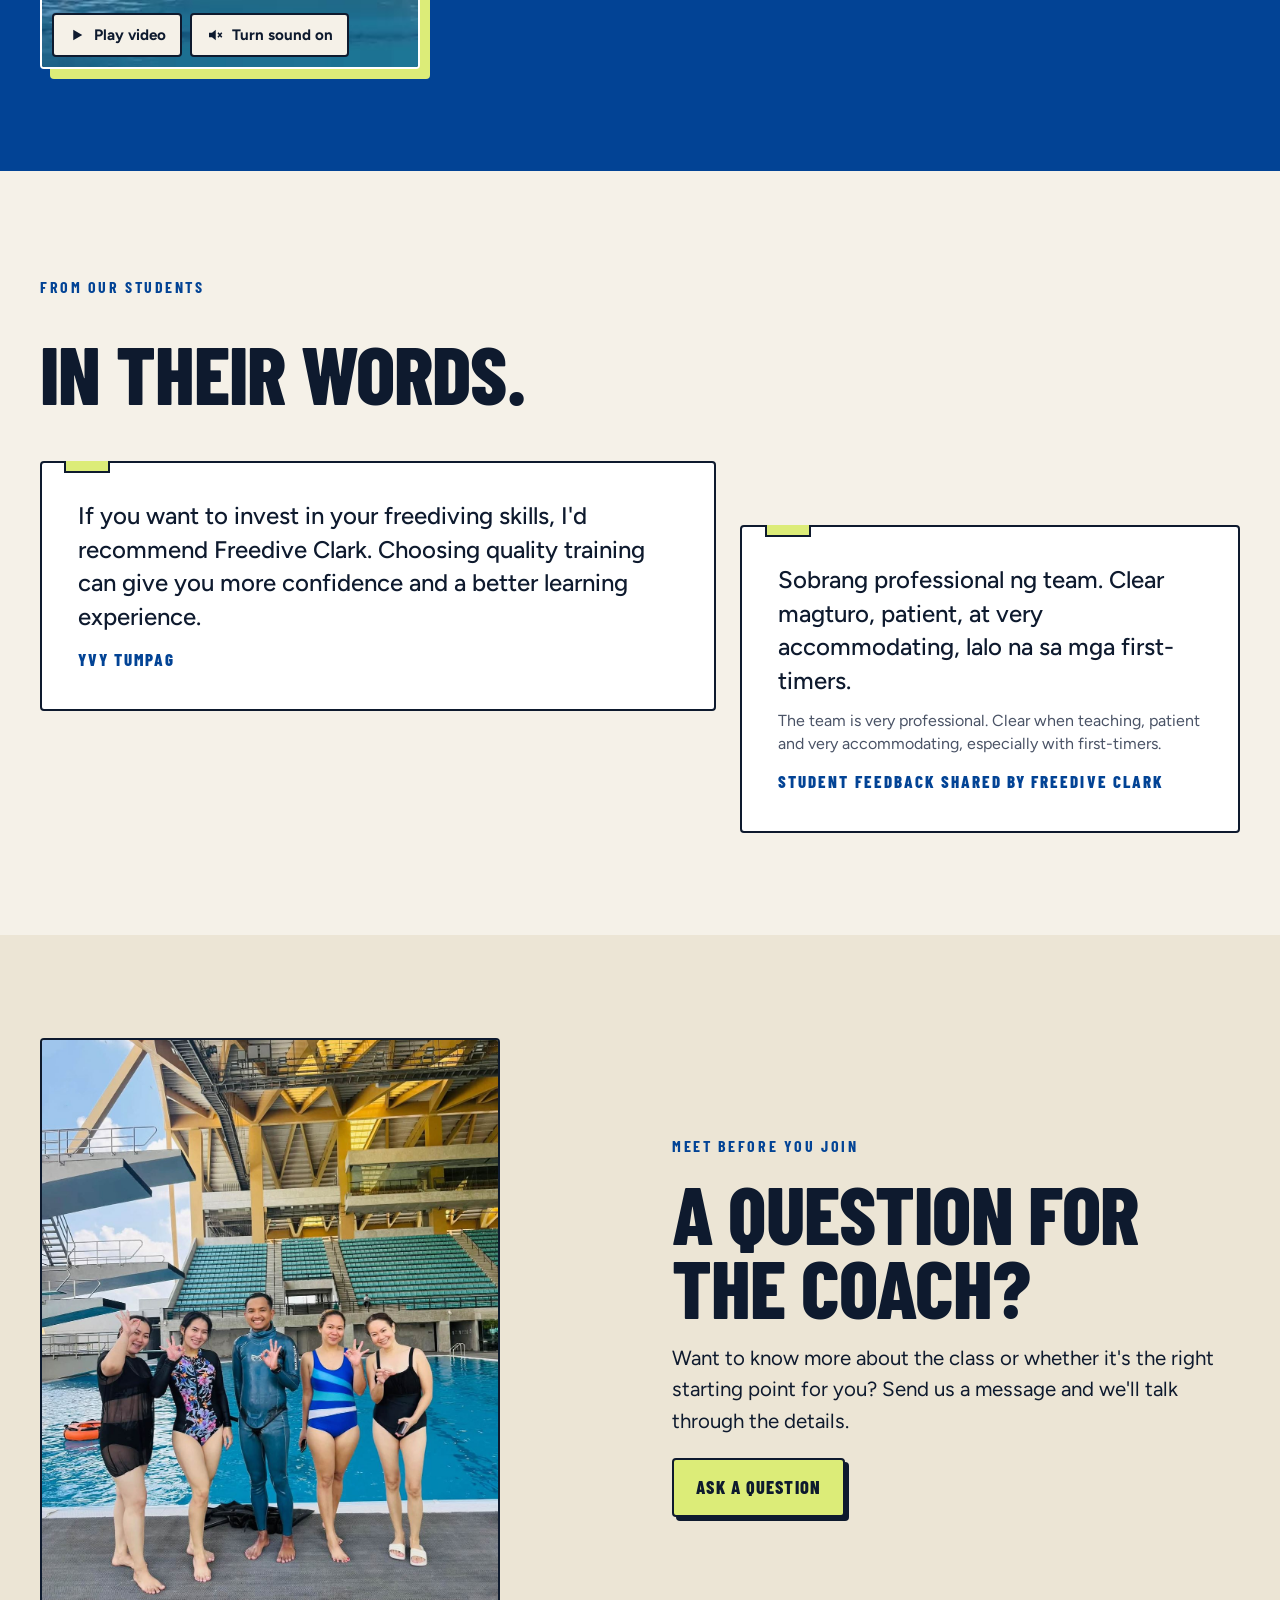
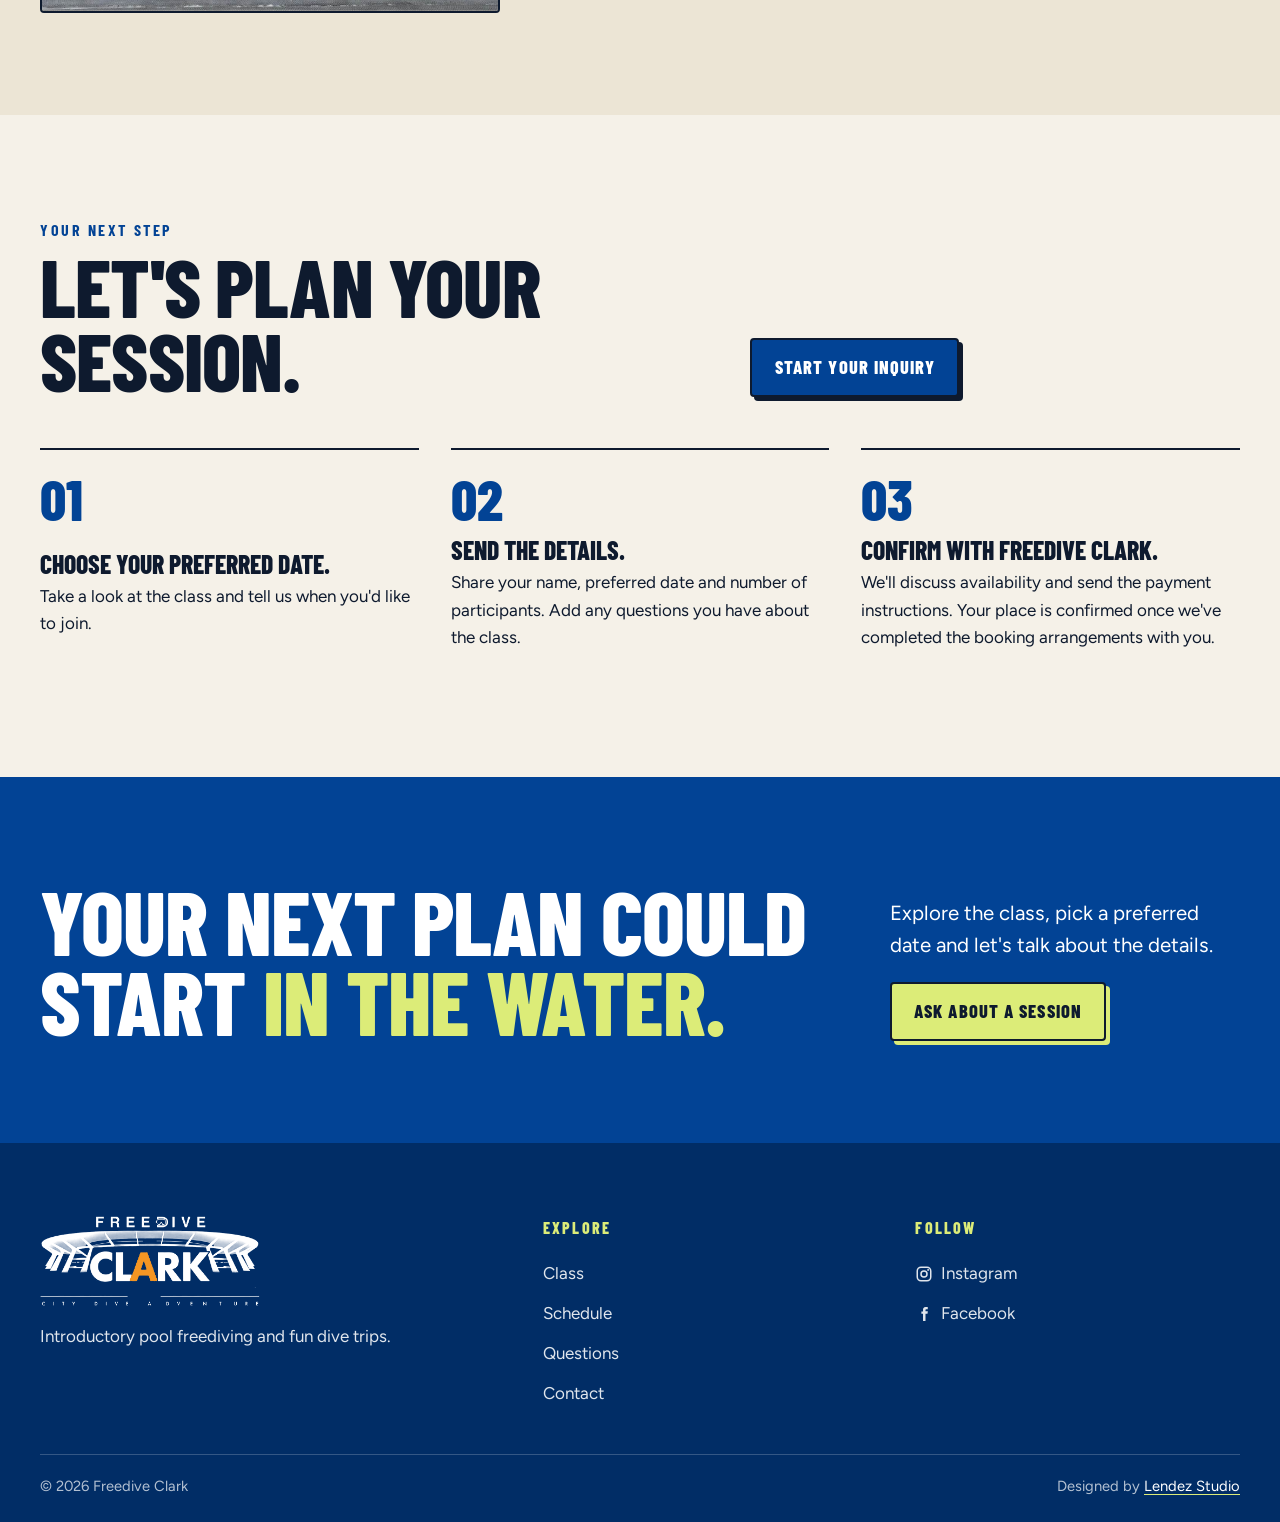
==== commit 08fbee56: "Larger stacked video clips on phones Short clips were a cramped 70%-width side-scroll on phones, flu" ====
--- a/index.html
+++ b/index.html
@@ -16,7 +16,7 @@
   <link rel="preconnect" href="https://fonts.googleapis.com">
   <link rel="preconnect" href="https://fonts.gstatic.com" crossorigin>
   <link href="https://fonts.googleapis.com/css2?family=Barlow+Condensed:wght@700;800&family=Figtree:wght@400;500;600;700&display=swap" rel="stylesheet">
-  <link rel="stylesheet" href="css/styles.css?v=4">
+  <link rel="stylesheet" href="css/styles.css?v=5">
 </head>
 <body>
   <a class="skip-link" href="#main">Skip to content</a>
--- a/css/styles.css
+++ b/css/styles.css
@@ -417,21 +417,26 @@
 .vbtn {
   display: inline-flex; align-items: center; gap: .45rem; min-height: 44px; padding: 0 .9rem;
   background: var(--paper); color: var(--ink); border: 2px solid var(--ink); border-radius: var(--radius);
-  font-weight: 700; font-size: .95rem; cursor: pointer;
-}
-.vbtn:hover { background: var(--lime); }
-.vbtn svg { width: 18px; height: 18px; }
+  font-weight: 700; font-size: .95rem; white-space: nowrap; cursor: pointer;
+}
+.vbtn svg { width: 18px; height: 18px; flex: none; }
 .vbtn--big { position: absolute; inset: 50% auto auto 50%; transform: translate(-50%, -50%); padding: 0 1.3rem; min-height: 56px; font-family: var(--f-display); font-weight: 800; font-size: 1.15rem; letter-spacing: .06em; text-transform: uppercase; background: var(--lime); box-shadow: 4px 4px 0 var(--ink); }
-.vbtn--big:hover { background: var(--lime-deep); }
+@media (hover: hover) {
+  .vbtn:hover { background: var(--lime); }
+  .vbtn--big:hover { background: var(--lime-deep); }
+}
 .video-shell.is-playing .vbtn--big { display: none; }
 
-.clips { display: grid; gap: 1rem; grid-template-columns: repeat(3, minmax(0, 1fr)); }
-.clip figcaption { font-size: .95rem; margin-top: .6rem; }
+.clips { display: grid; gap: 1.5rem; grid-template-columns: repeat(3, minmax(0, 1fr)); }
+.clip { margin: 0; }
+.clip figcaption { font-size: .95rem; margin-top: .75rem; }
 .clip .video-shell { box-shadow: 6px 6px 0 var(--cobalt); max-width: none; }
 .clip .vbtn--big { font-size: 1rem; min-height: 48px; padding: 0 1rem; }
 @media (max-width: 760px) {
-  .clips { grid-template-columns: none; grid-auto-flow: column; grid-auto-columns: 70%; overflow-x: auto; scroll-snap-type: x mandatory; margin-inline: calc(-1 * var(--gutter)); padding: 0 var(--gutter) 1rem; }
-  .clip { scroll-snap-align: start; }
+  /* Phones: one large clip per row instead of a cramped side-scroll. */
+  .clips { grid-template-columns: minmax(0, 1fr); gap: 2.25rem; justify-items: center; }
+  .clip { width: 100%; max-width: 380px; }
+  .clip figcaption { font-family: var(--f-display); font-weight: 800; text-transform: uppercase; letter-spacing: .06em; font-size: 1.15rem; }
 }
 
 .gallery { display: grid; gap: .75rem; grid-template-columns: repeat(12, 1fr); grid-auto-rows: 70px; }
